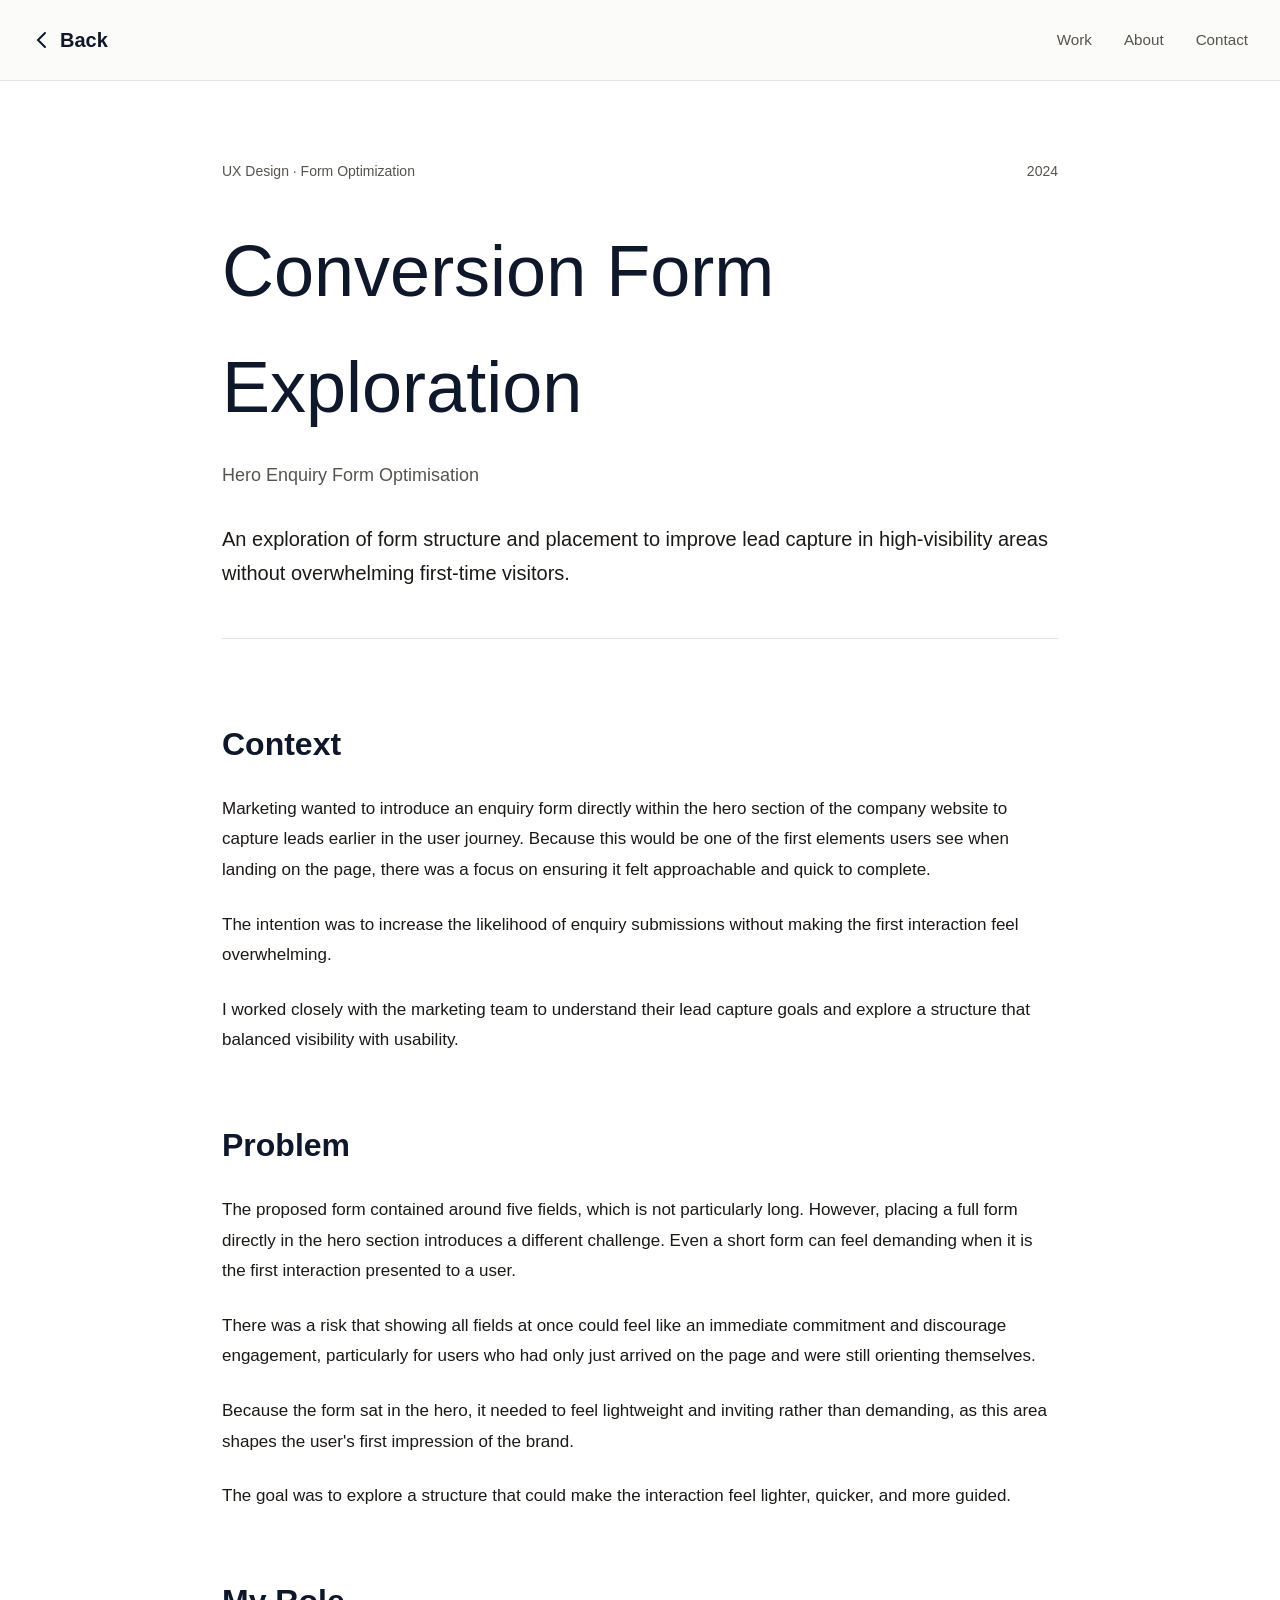
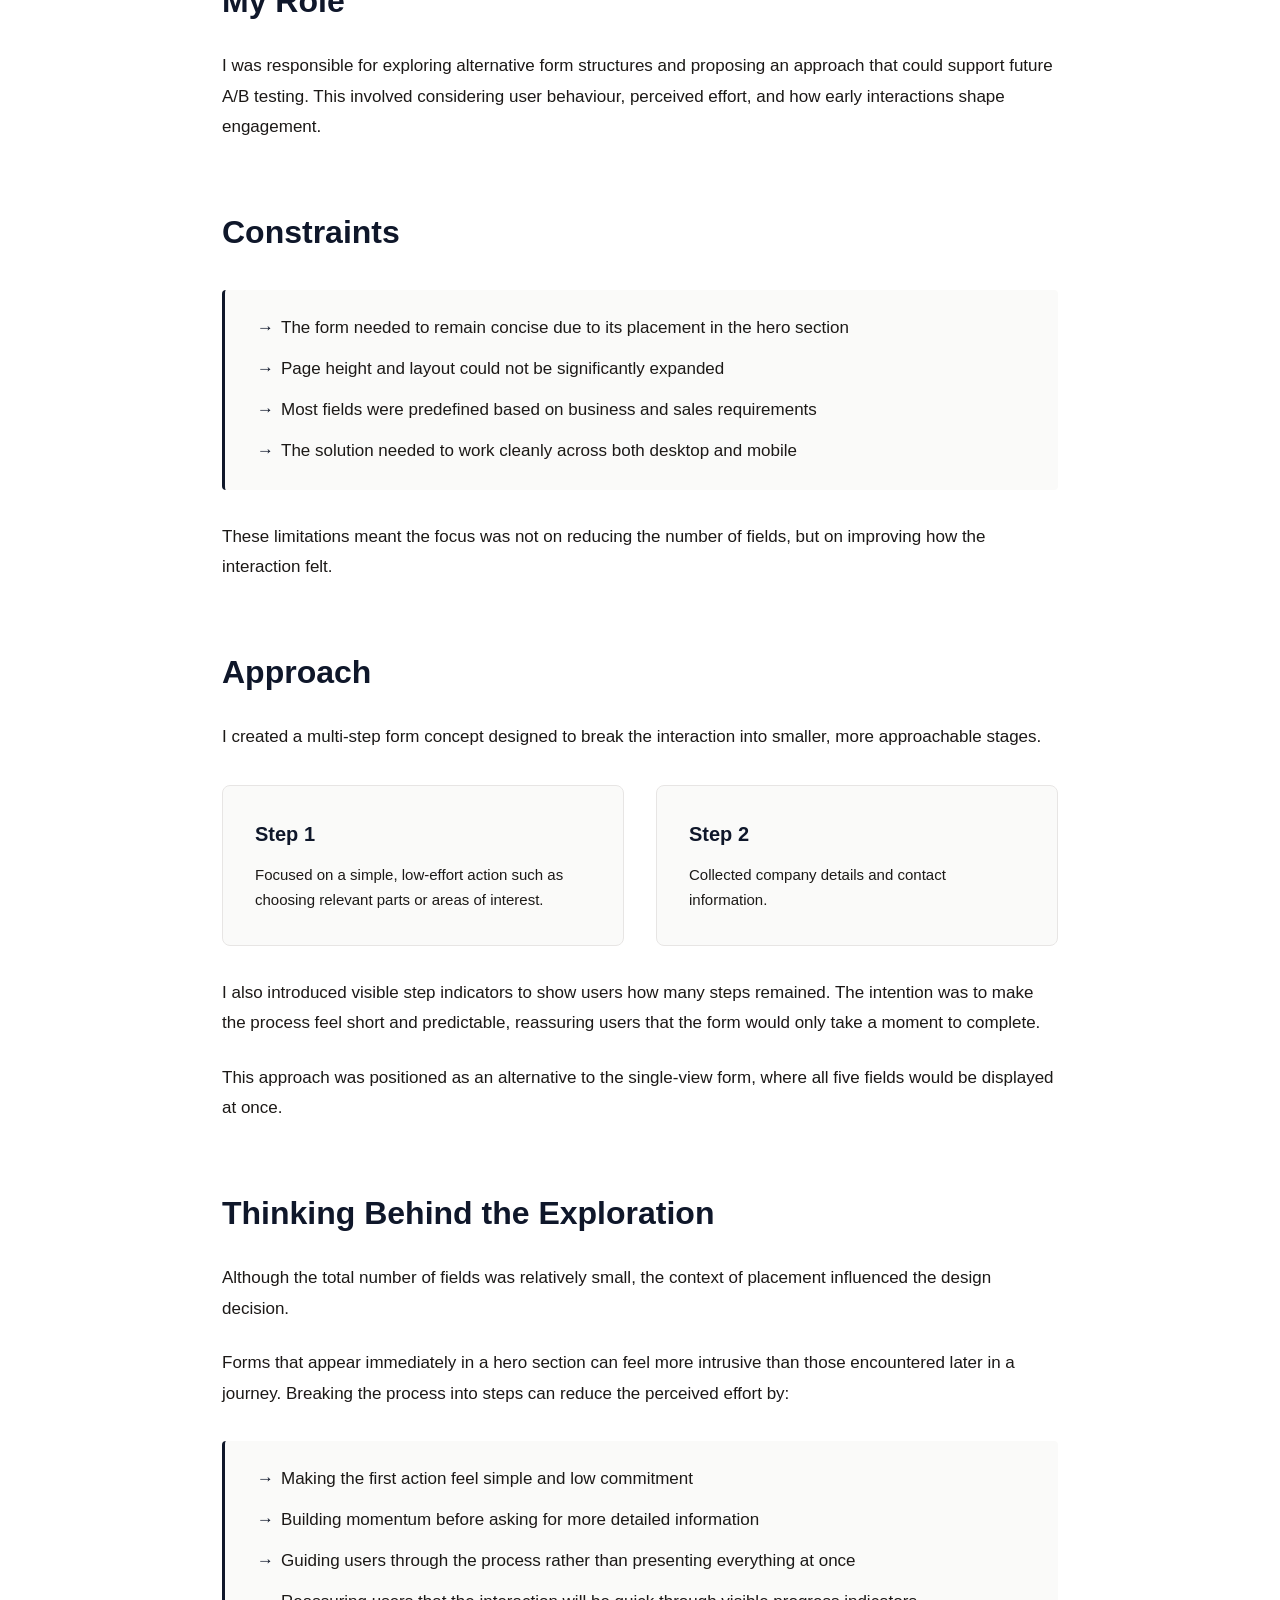
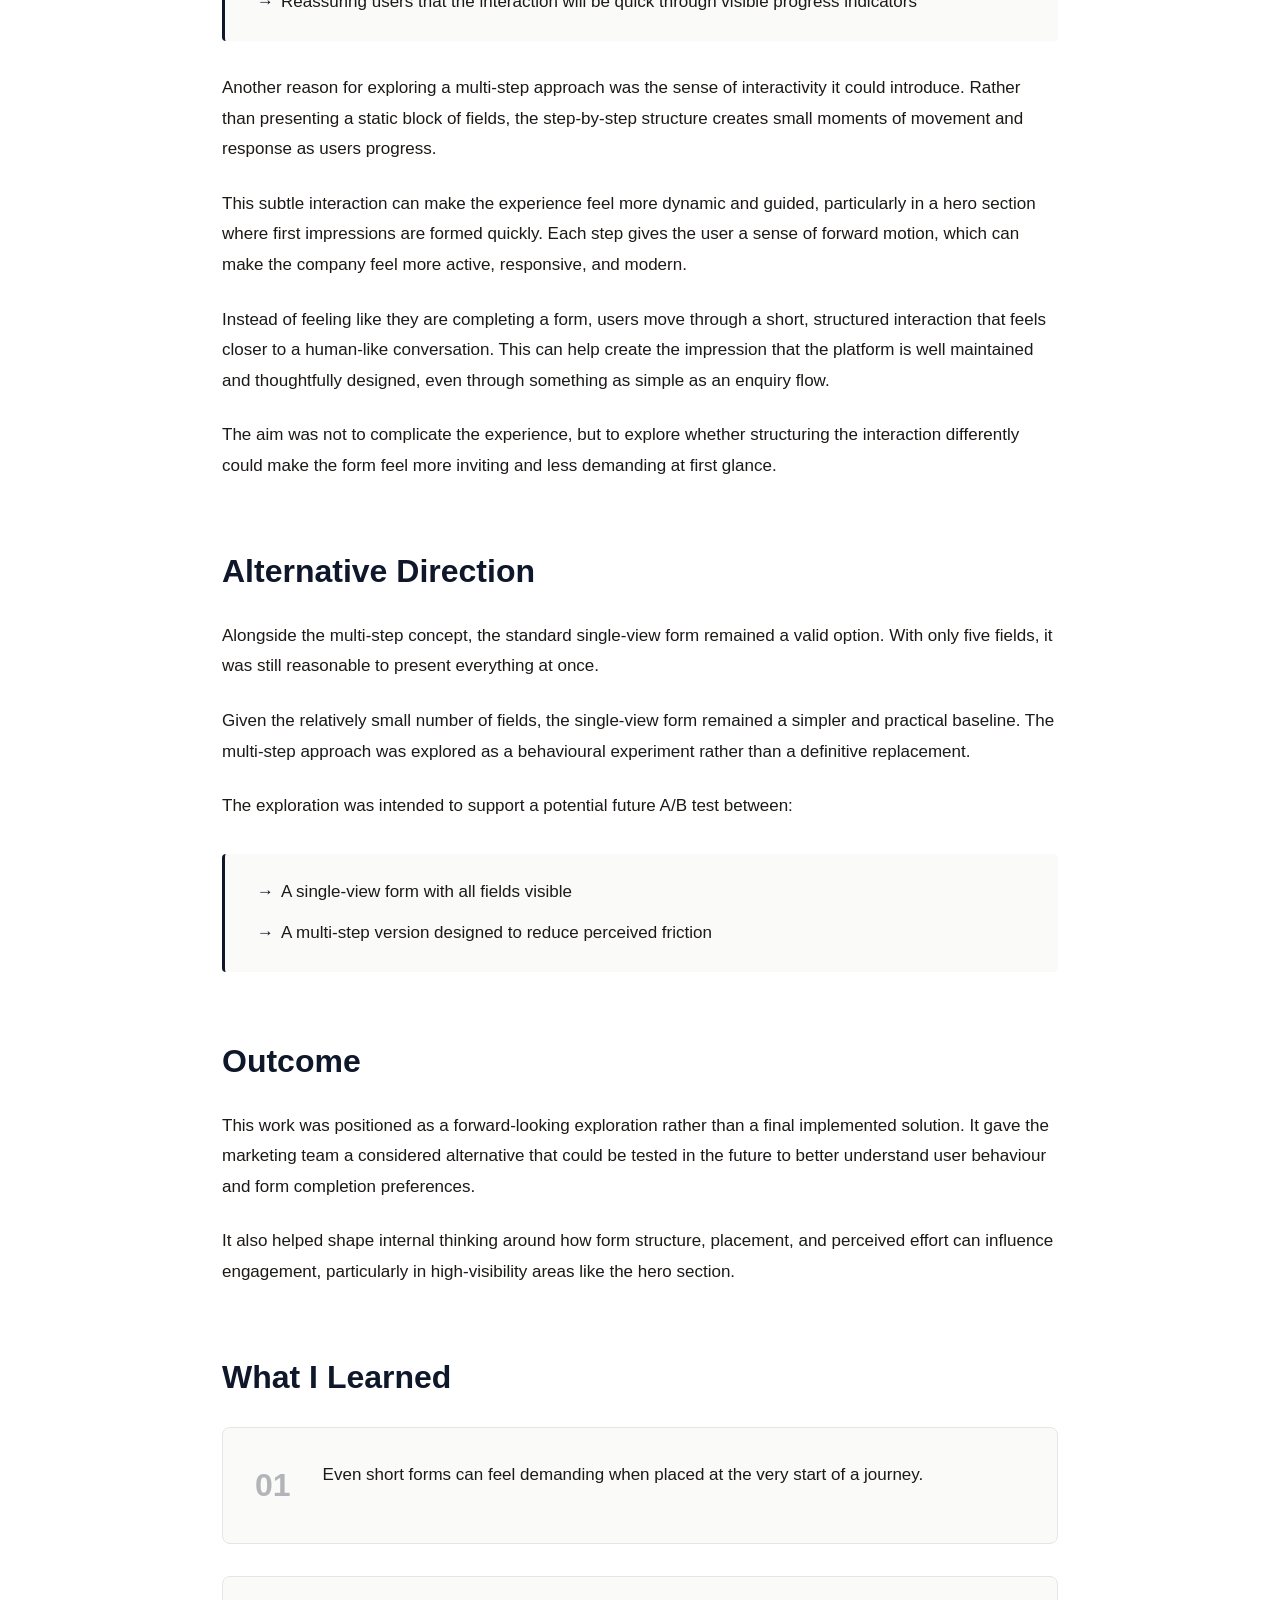
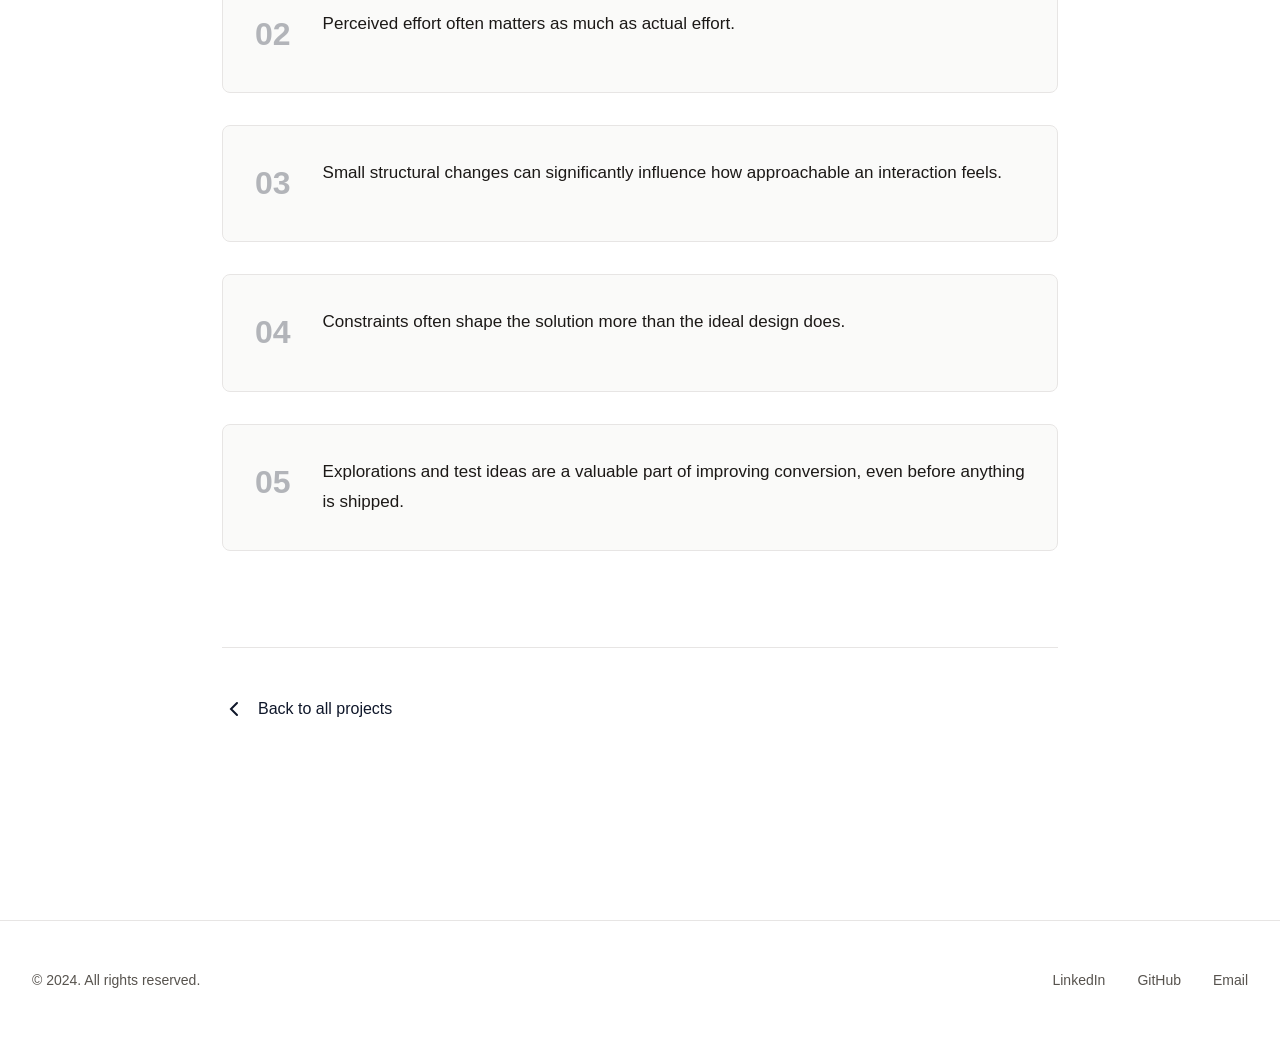
==== conversion-form-exploration.html @ b35e73c8 "feat: updated stb case study" ====
<!DOCTYPE html>
<html lang="en">
<head>
    <meta charset="UTF-8">
    <meta name="viewport" content="width=device-width, initial-scale=1.0">
    <title>Conversion Form Exploration — Case Study</title>
    <link rel="stylesheet" href="styles.css">
    <link rel="preconnect" href="https://fonts.googleapis.com">
    <link rel="preconnect" href="https://fonts.gstatic.com" crossorigin>
    <link href="https://fonts.googleapis.com/css2?family=Crimson+Pro:wght@300;400;600&family=DM+Sans:wght@400;500;700&display=swap" rel="stylesheet">
</head>
<body class="case-study-page">
    <nav class="nav">
        <div class="nav-container">
            <a href="index.html" class="nav-logo">
                <svg width="20" height="20" viewBox="0 0 20 20" fill="none">
                    <path d="M13 3L6 10L13 17" stroke="currentColor" stroke-width="2" stroke-linecap="round"/>
                </svg>
                Back
            </a>
            <div class="nav-links">
                <a href="index.html" class="nav-link">Work</a>
                <a href="#about" class="nav-link">About</a>
                <a href="#contact" class="nav-link">Contact</a>
            </div>
        </div>
    </nav>

    <main class="main case-study-main">
        <article class="case-study-article">
            <header class="case-study-header">
                <div class="case-study-header-meta">
                    <span class="case-study-category">UX Design · Form Optimization</span>
                    <span class="case-study-date">2024</span>
                </div>
                <h1 class="case-study-header-title">Conversion Form Exploration</h1>
                <p class="case-study-header-subtitle">Hero Enquiry Form Optimisation</p>
                <p class="case-study-header-intro">An exploration of form structure and placement to improve lead capture in high-visibility areas without overwhelming first-time visitors.</p>
            </header>

            <section class="case-study-section">
                <h2 class="section-title">Context</h2>
                <p class="section-text">Marketing wanted to introduce an enquiry form directly within the hero section of the company website to capture leads earlier in the user journey. Because this would be one of the first elements users see when landing on the page, there was a focus on ensuring it felt approachable and quick to complete.</p>
                <p class="section-text">The intention was to increase the likelihood of enquiry submissions without making the first interaction feel overwhelming.</p>
                <p class="section-text">I worked closely with the marketing team to understand their lead capture goals and explore a structure that balanced visibility with usability.</p>
            </section>

            <section class="case-study-section">
                <h2 class="section-title">Problem</h2>
                <p class="section-text">The proposed form contained around five fields, which is not particularly long. However, placing a full form directly in the hero section introduces a different challenge. Even a short form can feel demanding when it is the first interaction presented to a user.</p>
                <p class="section-text">There was a risk that showing all fields at once could feel like an immediate commitment and discourage engagement, particularly for users who had only just arrived on the page and were still orienting themselves.</p>
                <p class="section-text">Because the form sat in the hero, it needed to feel lightweight and inviting rather than demanding, as this area shapes the user's first impression of the brand.</p>
                <p class="section-text">The goal was to explore a structure that could make the interaction feel lighter, quicker, and more guided.</p>
            </section>

            <section class="case-study-section">
                <h2 class="section-title">My Role</h2>
                <p class="section-text">I was responsible for exploring alternative form structures and proposing an approach that could support future A/B testing. This involved considering user behaviour, perceived effort, and how early interactions shape engagement.</p>
            </section>

            <section class="case-study-section">
                <h2 class="section-title">Constraints</h2>
                <div class="highlight-box">
                    <ul class="bullet-list">
                        <li>The form needed to remain concise due to its placement in the hero section</li>
                        <li>Page height and layout could not be significantly expanded</li>
                        <li>Most fields were predefined based on business and sales requirements</li>
                        <li>The solution needed to work cleanly across both desktop and mobile</li>
                    </ul>
                </div>
                <p class="section-text">These limitations meant the focus was not on reducing the number of fields, but on improving how the interaction felt.</p>
            </section>

            <section class="case-study-section">
                <h2 class="section-title">Approach</h2>
                <p class="section-text">I created a multi-step form concept designed to break the interaction into smaller, more approachable stages.</p>
                <div class="info-grid">
                    <div class="info-card">
                        <h3 class="info-card-title">Step 1</h3>
                        <p class="info-card-text">Focused on a simple, low-effort action such as choosing relevant parts or areas of interest.</p>
                    </div>
                    <div class="info-card">
                        <h3 class="info-card-title">Step 2</h3>
                        <p class="info-card-text">Collected company details and contact information.</p>
                    </div>
                </div>
                <p class="section-text">I also introduced visible step indicators to show users how many steps remained. The intention was to make the process feel short and predictable, reassuring users that the form would only take a moment to complete.</p>
                <p class="section-text">This approach was positioned as an alternative to the single-view form, where all five fields would be displayed at once.</p>
            </section>

            <section class="case-study-section">
                <h2 class="section-title">Thinking Behind the Exploration</h2>
                <p class="section-text">Although the total number of fields was relatively small, the context of placement influenced the design decision.</p>
                <p class="section-text">Forms that appear immediately in a hero section can feel more intrusive than those encountered later in a journey. Breaking the process into steps can reduce the perceived effort by:</p>
                <div class="highlight-box">
                    <ul class="bullet-list">
                        <li>Making the first action feel simple and low commitment</li>
                        <li>Building momentum before asking for more detailed information</li>
                        <li>Guiding users through the process rather than presenting everything at once</li>
                        <li>Reassuring users that the interaction will be quick through visible progress indicators</li>
                    </ul>
                </div>
                <p class="section-text">Another reason for exploring a multi-step approach was the sense of interactivity it could introduce. Rather than presenting a static block of fields, the step-by-step structure creates small moments of movement and response as users progress.</p>
                <p class="section-text">This subtle interaction can make the experience feel more dynamic and guided, particularly in a hero section where first impressions are formed quickly. Each step gives the user a sense of forward motion, which can make the company feel more active, responsive, and modern.</p>
                <p class="section-text">Instead of feeling like they are completing a form, users move through a short, structured interaction that feels closer to a human-like conversation. This can help create the impression that the platform is well maintained and thoughtfully designed, even through something as simple as an enquiry flow.</p>
                <p class="section-text">The aim was not to complicate the experience, but to explore whether structuring the interaction differently could make the form feel more inviting and less demanding at first glance.</p>
            </section>

            <section class="case-study-section">
                <h2 class="section-title">Alternative Direction</h2>
                <p class="section-text">Alongside the multi-step concept, the standard single-view form remained a valid option. With only five fields, it was still reasonable to present everything at once.</p>
                <p class="section-text">Given the relatively small number of fields, the single-view form remained a simpler and practical baseline. The multi-step approach was explored as a behavioural experiment rather than a definitive replacement.</p>
                <p class="section-text">The exploration was intended to support a potential future A/B test between:</p>
                <div class="highlight-box">
                    <ul class="bullet-list">
                        <li>A single-view form with all fields visible</li>
                        <li>A multi-step version designed to reduce perceived friction</li>
                    </ul>
                </div>
            </section>

            <section class="case-study-section">
                <h2 class="section-title">Outcome</h2>
                <p class="section-text">This work was positioned as a forward-looking exploration rather than a final implemented solution. It gave the marketing team a considered alternative that could be tested in the future to better understand user behaviour and form completion preferences.</p>
                <p class="section-text">It also helped shape internal thinking around how form structure, placement, and perceived effort can influence engagement, particularly in high-visibility areas like the hero section.</p>
            </section>

            <section class="case-study-section">
                <h2 class="section-title">What I Learned</h2>
                <div class="learnings-list">
                    <div class="learning-item">
                        <span class="learning-number">01</span>
                        <p class="learning-text">Even short forms can feel demanding when placed at the very start of a journey.</p>
                    </div>
                    <div class="learning-item">
                        <span class="learning-number">02</span>
                        <p class="learning-text">Perceived effort often matters as much as actual effort.</p>
                    </div>
                    <div class="learning-item">
                        <span class="learning-number">03</span>
                        <p class="learning-text">Small structural changes can significantly influence how approachable an interaction feels.</p>
                    </div>
                    <div class="learning-item">
                        <span class="learning-number">04</span>
                        <p class="learning-text">Constraints often shape the solution more than the ideal design does.</p>
                    </div>
                    <div class="learning-item">
                        <span class="learning-number">05</span>
                        <p class="learning-text">Explorations and test ideas are a valuable part of improving conversion, even before anything is shipped.</p>
                    </div>
                </div>
            </section>

            <footer class="case-study-footer">
                <a href="index.html" class="back-link">
                    <svg width="24" height="24" viewBox="0 0 24 24" fill="none">
                        <path d="M15 6L9 12L15 18" stroke="currentColor" stroke-width="2" stroke-linecap="round"/>
                    </svg>
                    Back to all projects
                </a>
            </footer>
        </article>
    </main>

    <footer class="footer">
        <div class="footer-content">
            <p>&copy; 2024. All rights reserved.</p>
            <div class="footer-links">
                <a href="#" class="footer-link">LinkedIn</a>
                <a href="#" class="footer-link">GitHub</a>
                <a href="#" class="footer-link">Email</a>
            </div>
        </div>
    </footer>

    <script src="script.js"></script>
</body>
</html>
---- styles.css ----
@charset "UTF-8";
:root {
  --color-bg: #fafaf9;
  --color-text: #1c1917;
  --color-text-light: #57534e;
  --color-accent: #0f172a;
  --color-accent-light: #334155;
  --color-border: #e7e5e4;
  --color-card-bg: #ffffff;
  --font-display: "Crimson Pro", serif;
  --font-body: "DM Sans", sans-serif;
  --transition: all 0.3s cubic-bezier(0.4, 0, 0.2, 1);
}

* {
  margin: 0;
  padding: 0;
  box-sizing: border-box;
  font-family: arial !important;
}

html {
  scroll-behavior: smooth;
}

body {
  font-family: var(--font-body);
  background-color: var(--color-bg);
  color: var(--color-text);
  line-height: 1.6;
  -webkit-font-smoothing: antialiased;
  -moz-osx-font-smoothing: grayscale;
}

.nav {
  position: fixed;
  top: 0;
  left: 0;
  right: 0;
  background-color: rgba(250, 250, 249, 0.8);
  -webkit-backdrop-filter: blur(12px);
          backdrop-filter: blur(12px);
  border-bottom: 1px solid var(--color-border);
  z-index: 1000;
  -webkit-animation: slideDown 0.6s ease-out;
          animation: slideDown 0.6s ease-out;
}
@-webkit-keyframes slideDown {
  from {
    transform: translateY(-100%);
    opacity: 0;
  }
  to {
    transform: translateY(0);
    opacity: 1;
  }
}
@keyframes slideDown {
  from {
    transform: translateY(-100%);
    opacity: 0;
  }
  to {
    transform: translateY(0);
    opacity: 1;
  }
}

.nav-container {
  max-width: 1400px;
  margin: 0 auto;
  padding: 1.5rem 2rem;
  display: flex;
  justify-content: space-between;
  align-items: center;
}

.nav-logo {
  font-family: var(--font-display);
  font-size: 1.25rem;
  font-weight: 600;
  color: var(--color-accent);
  text-decoration: none;
  display: flex;
  align-items: center;
  gap: 0.5rem;
  transition: var(--transition);
}
.nav-logo:hover {
  opacity: 0.7;
}
.nav-logo svg {
  transition: var(--transition);
}
.nav-logo:hover svg {
  transform: translateX(-3px);
}

.nav-links {
  display: flex;
  gap: 2rem;
}

.nav-link {
  font-size: 0.95rem;
  color: var(--color-text-light);
  text-decoration: none;
  transition: var(--transition);
  position: relative;
}
.nav-link:after {
  content: "";
  position: absolute;
  bottom: -4px;
  left: 0;
  width: 0;
  height: 1px;
  background-color: var(--color-accent);
  transition: var(--transition);
}
.nav-link:hover, .nav-link.active {
  color: var(--color-accent);
}
.nav-link:hover:after, .nav-link.active:after {
  width: 100%;
}

.main {
  max-width: 1400px;
  margin: 0 auto;
  padding: 0 2rem;
  padding-top: 6rem;
  margin-top: 50px;
}

.hero {
  padding: 6rem 0 8rem;
  -webkit-animation: fadeInUp 0.8s ease-out 0.2s both;
          animation: fadeInUp 0.8s ease-out 0.2s both;
}
@-webkit-keyframes fadeInUp {
  from {
    transform: translateY(30px);
    opacity: 0;
  }
  to {
    transform: translateY(0);
    opacity: 1;
  }
}
@keyframes fadeInUp {
  from {
    transform: translateY(30px);
    opacity: 0;
  }
  to {
    transform: translateY(0);
    opacity: 1;
  }
}

.hero-content {
  max-width: 900px;
}

.hero-title {
  font-family: var(--font-display);
  font-size: clamp(3rem, 7vw, 5.5rem);
  font-weight: 400;
  line-height: 1.1;
  color: var(--color-accent);
  margin-bottom: 2rem;
}

.hero-title-line {
  display: block;
  -webkit-animation: fadeInUp 0.8s ease-out both;
          animation: fadeInUp 0.8s ease-out both;
}
.hero-title-line:nth-child(1) {
  -webkit-animation-delay: 0.3s;
          animation-delay: 0.3s;
}
.hero-title-line:nth-child(2) {
  -webkit-animation-delay: 0.4s;
          animation-delay: 0.4s;
}
.hero-title-line:nth-child(3) {
  -webkit-animation-delay: 0.5s;
          animation-delay: 0.5s;
}

.hero-subtitle {
  font-size: 1.25rem;
  color: var(--color-text-light);
  max-width: 600px;
  -webkit-animation: fadeInUp 0.8s ease-out 0.6s both;
          animation: fadeInUp 0.8s ease-out 0.6s both;
}

.case-studies {
  padding-bottom: 6rem;
}

.case-study-card {
  margin-bottom: 6rem;
  opacity: 0;
  -webkit-animation: fadeInUp 0.8s ease-out both;
          animation: fadeInUp 0.8s ease-out both;
}
.case-study-card[data-index="0"] {
  -webkit-animation-delay: 0.7s;
          animation-delay: 0.7s;
}
.case-study-card[data-index="1"] {
  -webkit-animation-delay: 0.9s;
          animation-delay: 0.9s;
}
.case-study-card.coming-soon {
  opacity: 0.5;
}

.case-study-link {
  display: grid;
  grid-template-columns: 1fr 1.2fr;
  gap: 4rem;
  text-decoration: none;
  color: inherit;
  transition: var(--transition);
}
.case-study-link:hover .case-study-image-placeholder {
  transform: scale(1.05);
}
.case-study-link:hover .case-study-cta svg {
  transform: translateX(5px);
}

.case-study-image {
  position: relative;
  border-radius: 12px;
  overflow: hidden;
  background-color: var(--color-card-bg);
  border: 1px solid var(--color-border);
  aspect-ratio: 4/3;
}
.case-study-image img {
  -o-object-fit: cover;
     object-fit: cover;
  width: 100%;
  height: 100%;
}

.case-study-image-placeholder {
  width: 100%;
  height: 100%;
  display: flex;
  align-items: center;
  justify-content: center;
  color: var(--color-text-light);
  transition: var(--transition);
}

.case-study-content {
  display: flex;
  flex-direction: column;
  justify-content: center;
}

.case-study-meta {
  display: flex;
  justify-content: space-between;
  align-items: center;
  margin-bottom: 1rem;
  font-size: 0.875rem;
  color: var(--color-text-light);
}

.case-study-role {
  font-weight: 500;
}

.case-study-year {
  font-family: var(--font-display);
}

.case-study-title {
  font-family: var(--font-display);
  font-size: 3rem;
  font-weight: 400;
  margin-bottom: 1.5rem;
  color: var(--color-accent);
}

.case-study-description {
  font-size: 1.125rem;
  color: var(--color-text);
  margin-bottom: 2rem;
  line-height: 1.7;
}

.case-study-stats {
  display: grid;
  grid-template-columns: repeat(3, 1fr);
  gap: 2rem;
  margin-bottom: 2rem;
  padding: 2rem 0;
  border-top: 1px solid var(--color-border);
  border-bottom: 1px solid var(--color-border);
}

.stat {
  display: flex;
  flex-direction: column;
}

.stat-value {
  font-family: var(--font-display);
  font-size: 2rem;
  font-weight: 600;
  color: var(--color-accent);
  margin-bottom: 0.25rem;
}

.stat-label {
  font-size: 0.875rem;
  color: var(--color-text-light);
}

.case-study-cta {
  display: inline-flex;
  align-items: center;
  gap: 0.5rem;
  font-weight: 500;
  color: var(--color-accent);
  margin-top: 1rem;
}
.case-study-cta svg {
  transition: var(--transition);
}

.case-study-page {
  background-color: #ffffff;
}

.case-study-main {
  max-width: 900px;
  margin: 0 auto;
}

.case-study-article {
  padding: 4rem 0 6rem;
}

.case-study-header {
  margin-bottom: 5rem;
  padding-bottom: 3rem;
  border-bottom: 1px solid var(--color-border);
  -webkit-animation: fadeInUp 0.8s ease-out 0.2s both;
          animation: fadeInUp 0.8s ease-out 0.2s both;
}

.case-study-header-meta {
  display: flex;
  justify-content: space-between;
  align-items: center;
  margin-bottom: 2rem;
  font-size: 0.875rem;
  color: var(--color-text-light);
}

.case-study-category {
  font-weight: 500;
}

.case-study-date {
  font-family: var(--font-display);
}

.case-study-header-title {
  font-family: var(--font-display);
  font-size: clamp(3rem, 6vw, 4.5rem);
  font-weight: 400;
  margin-bottom: 1rem;
  color: var(--color-accent);
}

.case-study-header-subtitle {
  font-size: 1.125rem;
  color: var(--color-text-light);
  margin-bottom: 2rem;
}

.case-study-header-intro {
  font-size: 1.25rem;
  line-height: 1.7;
  color: var(--color-text);
}

.case-study-section {
  margin-bottom: 4rem;
  opacity: 0;
  -webkit-animation: fadeInUp 0.8s ease-out both;
          animation: fadeInUp 0.8s ease-out both;
}
.case-study-section:nth-child(1) {
  -webkit-animation-delay: 0.3s;
          animation-delay: 0.3s;
}
.case-study-section:nth-child(2) {
  -webkit-animation-delay: 0.4s;
          animation-delay: 0.4s;
}
.case-study-section:nth-child(3) {
  -webkit-animation-delay: 0.5s;
          animation-delay: 0.5s;
}
.case-study-section:nth-child(4) {
  -webkit-animation-delay: 0.6s;
          animation-delay: 0.6s;
}
.case-study-section:nth-child(5) {
  -webkit-animation-delay: 0.7s;
          animation-delay: 0.7s;
}
.case-study-section:nth-child(n+6) {
  -webkit-animation-delay: 0.8s;
          animation-delay: 0.8s;
}

.section-title {
  font-family: var(--font-display);
  font-size: 2rem;
  font-weight: 600;
  margin-bottom: 1.5rem;
  color: var(--color-accent);
}

.section-text {
  font-size: 1.0625rem;
  line-height: 1.8;
  color: var(--color-text);
  margin-bottom: 1.5rem;
}
.section-text:last-child {
  margin-bottom: 0;
}

.stats-grid {
  display: grid;
  grid-template-columns: repeat(auto-fit, minmax(200px, 1fr));
  gap: 2rem;
}

.stat-card {
  background-color: var(--color-bg);
  border: 1px solid var(--color-border);
  border-radius: 8px;
  padding: 2rem;
  display: flex;
  flex-direction: column;
  align-items: center;
  text-align: center;
  transition: var(--transition);
}
.stat-card:hover {
  transform: translateY(-2px);
  box-shadow: 0 4px 12px rgba(0, 0, 0, 0.05);
}

.stat-card-value {
  font-family: var(--font-display);
  font-size: 3rem;
  font-weight: 600;
  color: var(--color-accent);
  margin-bottom: 0.5rem;
}

.stat-card-label {
  font-size: 0.875rem;
  color: var(--color-text-light);
  line-height: 1.4;
}

.role-grid {
  display: grid;
  grid-template-columns: repeat(auto-fit, minmax(200px, 1fr));
  gap: 1rem;
}

.role-item {
  background-color: var(--color-bg);
  border: 1px solid var(--color-border);
  border-radius: 6px;
  padding: 1rem 1.5rem;
  font-size: 0.9375rem;
  color: var(--color-text);
  text-align: center;
  transition: var(--transition);
}
.role-item:hover {
  background-color: var(--color-accent);
  color: #ffffff;
  border-color: var(--color-accent);
}

.highlight-box {
  background-color: var(--color-bg);
  border-left: 3px solid var(--color-accent);
  border-radius: 4px;
  padding: 1.5rem 2rem;
  margin: 2rem 0;
}

.bullet-list {
  list-style: none;
  padding: 0;
}
.bullet-list li {
  position: relative;
  padding-left: 1.5rem;
  margin-bottom: 0.75rem;
  font-size: 1.0625rem;
  line-height: 1.7;
  color: var(--color-text);
}
.bullet-list li:before {
  content: "→";
  position: absolute;
  left: 0;
  color: var(--color-accent);
  font-weight: 600;
}
.bullet-list li:last-child {
  margin-bottom: 0;
}

.info-grid {
  display: grid;
  grid-template-columns: repeat(auto-fit, minmax(250px, 1fr));
  gap: 2rem;
  margin: 2rem 0;
}

.info-card {
  background-color: var(--color-bg);
  border: 1px solid var(--color-border);
  border-radius: 8px;
  padding: 2rem;
  transition: var(--transition);
}
.info-card:hover {
  box-shadow: 0 4px 12px rgba(0, 0, 0, 0.05);
}

.info-card-title {
  font-family: var(--font-display);
  font-size: 1.25rem;
  font-weight: 600;
  margin-bottom: 0.75rem;
  color: var(--color-accent);
}

.info-card-text {
  font-size: 0.9375rem;
  line-height: 1.7;
  color: var(--color-text);
}

.learnings-list {
  display: flex;
  flex-direction: column;
  gap: 2rem;
}

.learning-item {
  display: grid;
  grid-template-columns: auto 1fr;
  gap: 2rem;
  padding: 2rem;
  background-color: var(--color-bg);
  border: 1px solid var(--color-border);
  border-radius: 8px;
  transition: var(--transition);
}
.learning-item:hover {
  box-shadow: 0 4px 12px rgba(0, 0, 0, 0.05);
}

.learning-number {
  font-family: var(--font-display);
  font-size: 2rem;
  font-weight: 600;
  color: var(--color-accent);
  opacity: 0.3;
}

.learning-text {
  font-size: 1.0625rem;
  line-height: 1.8;
  color: var(--color-text);
}

.case-study-footer {
  margin-top: 6rem;
  padding-top: 3rem;
  border-top: 1px solid var(--color-border);
}

.back-link {
  display: inline-flex;
  align-items: center;
  gap: 0.75rem;
  font-size: 1rem;
  font-weight: 500;
  color: var(--color-accent);
  text-decoration: none;
  transition: var(--transition);
}
.back-link svg {
  transition: var(--transition);
}
.back-link:hover {
  opacity: 0.7;
}
.back-link:hover svg {
  transform: translateX(-3px);
}

.footer {
  border-top: 1px solid var(--color-border);
  padding: 3rem 0;
  margin-top: 6rem;
}

.footer-content {
  max-width: 1400px;
  margin: 0 auto;
  padding: 0 2rem;
  display: flex;
  justify-content: space-between;
  align-items: center;
  font-size: 0.875rem;
  color: var(--color-text-light);
}

.footer-links {
  display: flex;
  gap: 2rem;
}

.footer-link {
  color: var(--color-text-light);
  text-decoration: none;
  transition: var(--transition);
}
.footer-link:hover {
  color: var(--color-accent);
}

@media (max-width: 1024px) {
  .nav-container {
    padding: 1.25rem 1.5rem;
  }
  .main {
    padding: 0 1.5rem;
    padding-top: 5rem;
  }
  .hero {
    padding: 4rem 0 6rem;
  }
  .case-study-link {
    grid-template-columns: 1fr;
    gap: 2rem;
  }
  .case-study-stats {
    grid-template-columns: repeat(auto-fit, minmax(120px, 1fr));
    gap: 1.5rem;
  }
  .learning-item {
    grid-template-columns: 1fr;
    gap: 1rem;
  }
}
@media (max-width: 768px) {
  .nav-container {
    padding: 1rem 1rem;
  }
  .nav-links {
    gap: 1.5rem;
  }
  .nav-link {
    font-size: 0.875rem;
  }
  .main {
    padding: 0 1rem;
    padding-top: 4.5rem;
  }
  .hero {
    padding: 3rem 0 4rem;
  }
  .hero-title {
    margin-bottom: 1.5rem;
  }
  .hero-subtitle {
    font-size: 1.125rem;
  }
  .case-study-card {
    margin-bottom: 4rem;
  }
  .case-study-title {
    font-size: 2rem;
  }
  .case-study-description {
    font-size: 1rem;
  }
  .case-study-stats {
    padding: 1.5rem 0;
  }
  .stat-value {
    font-size: 1.5rem;
  }
  .case-study-header-title {
    margin-bottom: 1rem;
  }
  .section-title {
    font-size: 1.75rem;
  }
  .stats-grid,
.info-grid {
    grid-template-columns: 1fr;
    gap: 1rem;
  }
  .footer-content {
    flex-direction: column;
    gap: 1.5rem;
    text-align: center;
  }
}/*# sourceMappingURL=styles.css.map */
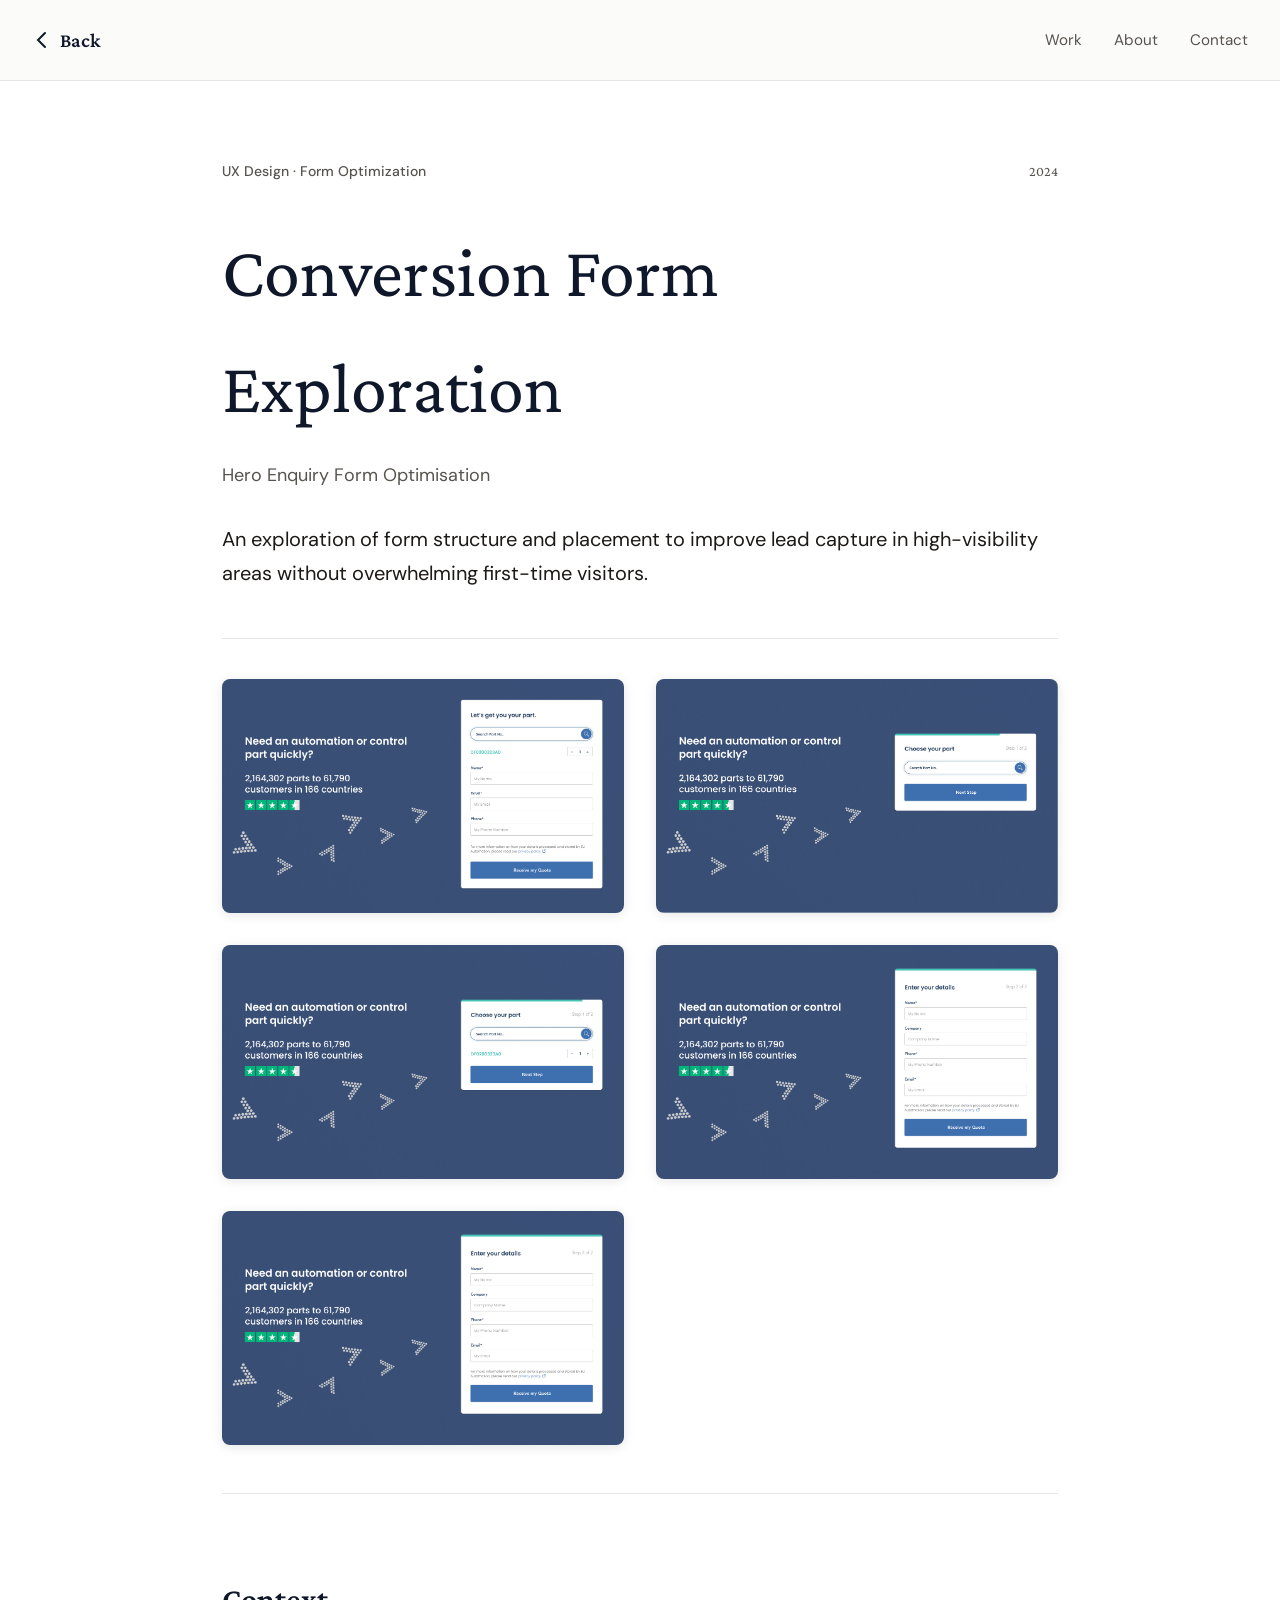
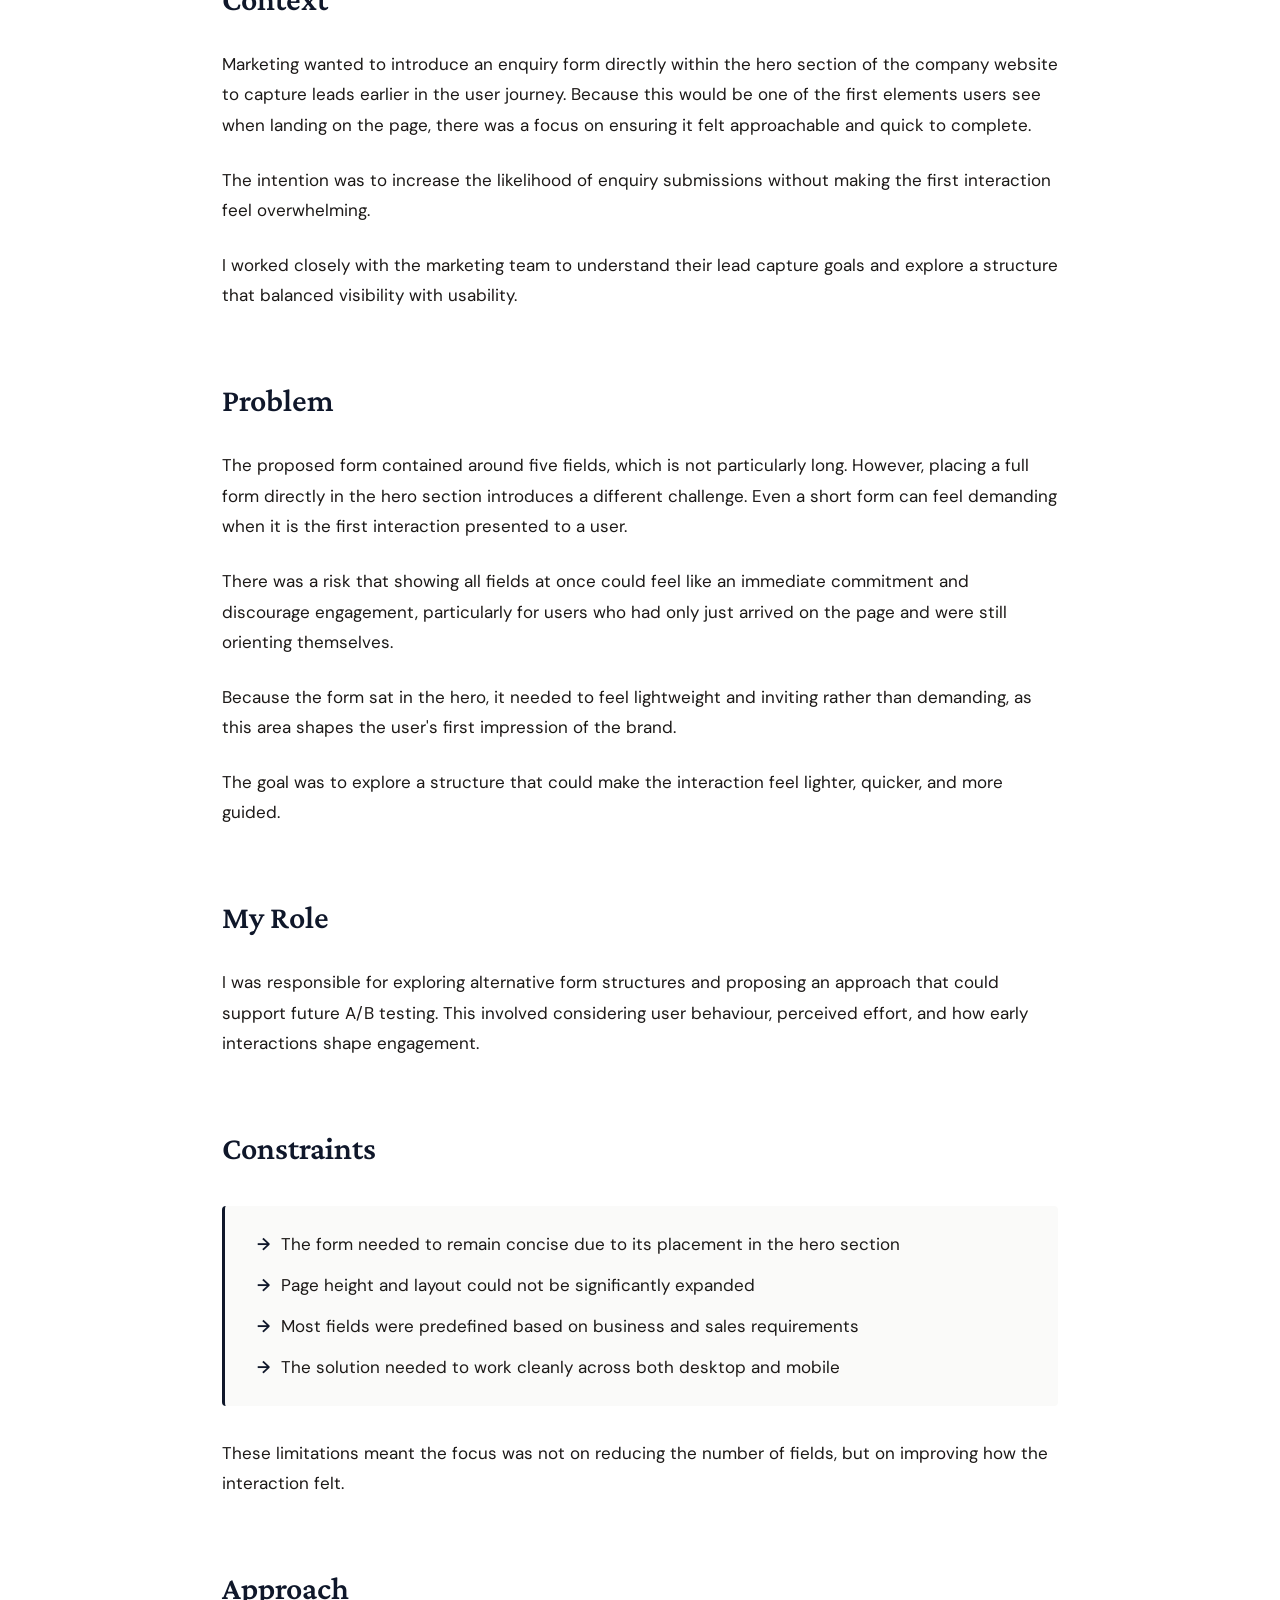
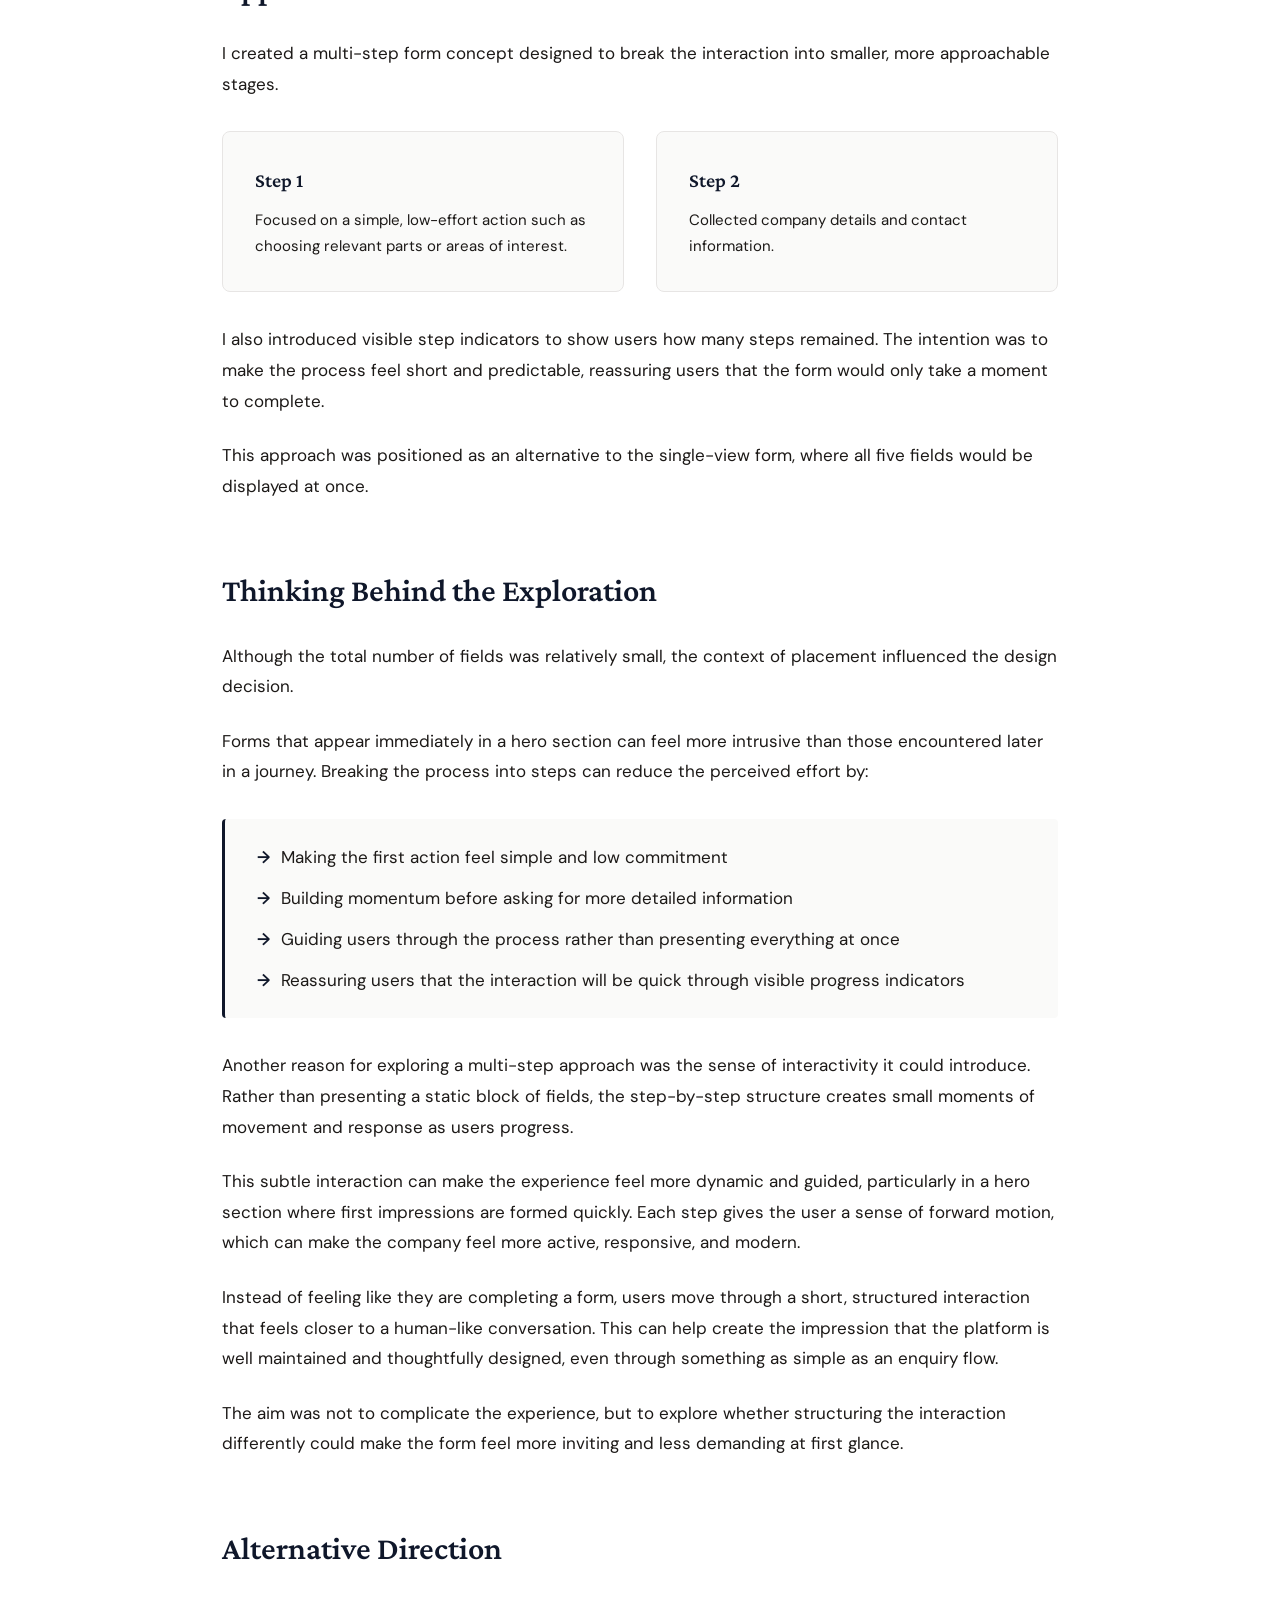
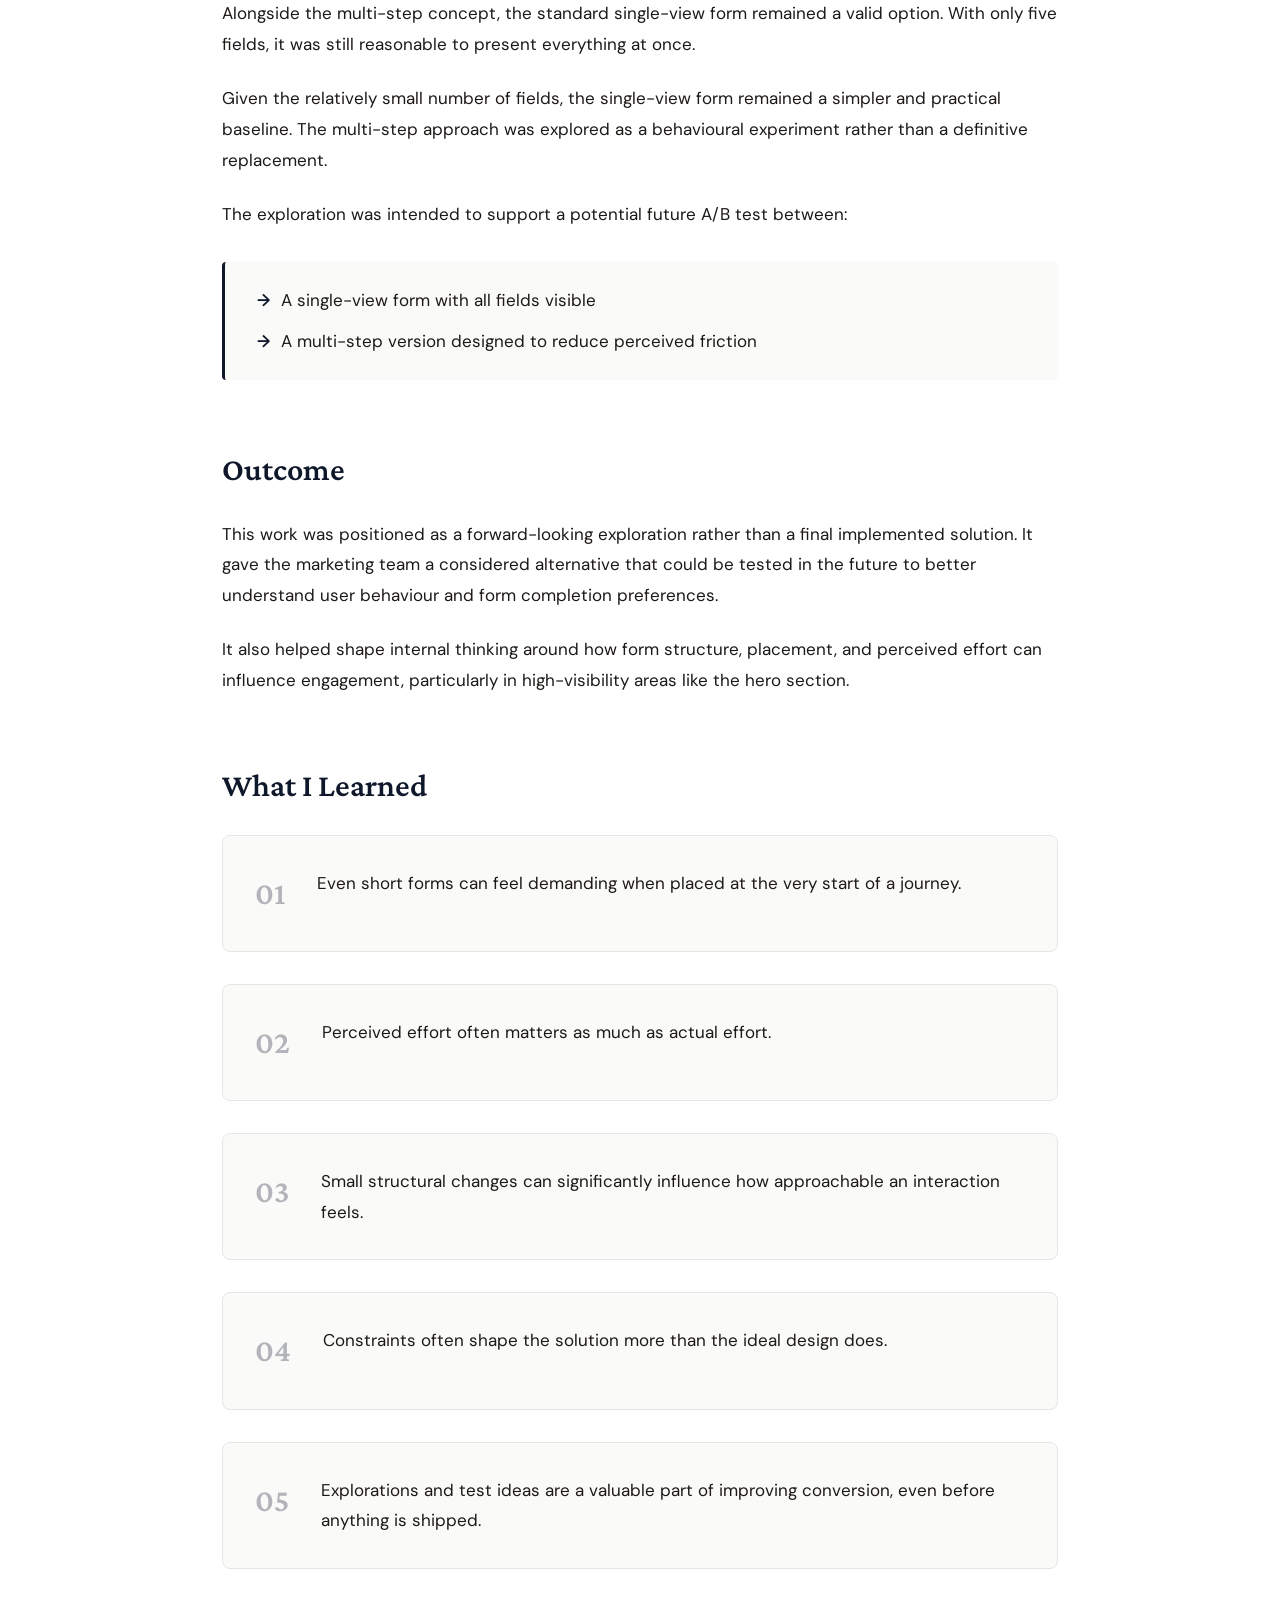
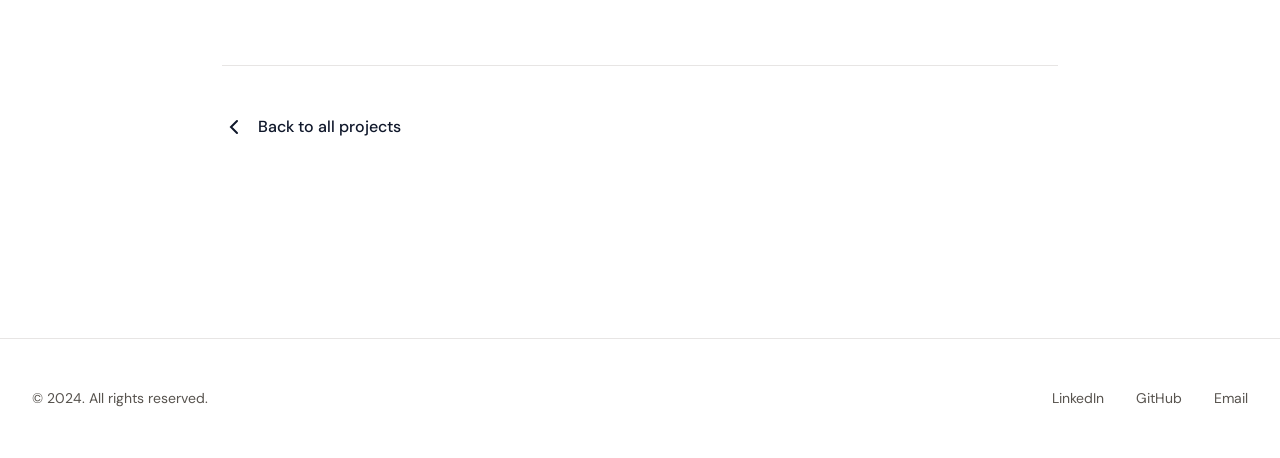
==== commit b24d768b: "feat: screenshots added to form conversion page" ====
--- a/conversion-form-exploration.html
+++ b/conversion-form-exploration.html
@@ -36,6 +36,30 @@
                 <h1 class="case-study-header-title">Conversion Form Exploration</h1>
                 <p class="case-study-header-subtitle">Hero Enquiry Form Optimisation</p>
                 <p class="case-study-header-intro">An exploration of form structure and placement to improve lead capture in high-visibility areas without overwhelming first-time visitors.</p>
+                
+                <div class="product-screenshots-landscape">
+                    <div class="screenshot-item-landscape" onclick="openScreenshotModal(this)">
+                        <img src="form-1.png" alt="Form Exploration Screenshot 1" class="screenshot-img-landscape">
+                    </div>
+                    <div class="screenshot-item-landscape" onclick="openScreenshotModal(this)">
+                        <img src="form-2.png" alt="Form Exploration Screenshot 2" class="screenshot-img-landscape">
+                    </div>
+                    <div class="screenshot-item-landscape" onclick="openScreenshotModal(this)">
+                        <img src="form-3.png" alt="Form Exploration Screenshot 3" class="screenshot-img-landscape">
+                    </div>
+                    <div class="screenshot-item-landscape" onclick="openScreenshotModal(this)">
+                        <img src="form-4.png" alt="Form Exploration Screenshot 4" class="screenshot-img-landscape">
+                    </div>
+                    <div class="screenshot-item-landscape" onclick="openScreenshotModal(this)">
+                        <img src="form-4.png" alt="Form Exploration Screenshot 4" class="screenshot-img-landscape">
+                    </div>
+                </div>
+
+                <!-- Screenshot Modal -->
+                <div class="screenshot-modal" id="screenshotModal" onclick="closeScreenshotModal()">
+                    <button class="screenshot-modal-close" onclick="closeScreenshotModal()">&times;</button>
+                    <img src="" alt="Screenshot enlarged" class="screenshot-modal-content" id="modalImage" onclick="event.stopPropagation()">
+                </div>
             </header>
 
             <section class="case-study-section">
--- a/styles.css
+++ b/styles.css
@@ -16,7 +16,6 @@
   margin: 0;
   padding: 0;
   box-sizing: border-box;
-  font-family: arial !important;
 }
 
 html {
@@ -130,7 +129,6 @@
   margin: 0 auto;
   padding: 0 2rem;
   padding-top: 6rem;
-  margin-top: 50px;
 }
 
 .hero {
@@ -242,12 +240,6 @@
   background-color: var(--color-card-bg);
   border: 1px solid var(--color-border);
   aspect-ratio: 4/3;
-}
-.case-study-image img {
-  -o-object-fit: cover;
-     object-fit: cover;
-  width: 100%;
-  height: 100%;
 }
 
 .case-study-image-placeholder {
@@ -396,6 +388,149 @@
   color: var(--color-text);
 }
 
+.product-screenshots {
+  display: flex;
+  gap: 1.5rem;
+  margin-top: 3rem;
+  padding-top: 2.5rem;
+  border-top: 1px solid var(--color-border);
+  justify-content: center;
+  flex-wrap: wrap;
+}
+
+.screenshot-item {
+  flex: 0 0 auto;
+  cursor: pointer;
+}
+
+.screenshot-img {
+  width: 160px;
+  height: auto;
+  border-radius: 8px;
+  box-shadow: 0 2px 8px rgba(0, 0, 0, 0.08);
+  transition: var(--transition);
+}
+.screenshot-img:hover {
+  transform: translateY(-3px);
+  box-shadow: 0 4px 16px rgba(0, 0, 0, 0.12);
+}
+
+.product-screenshots-landscape {
+  display: grid;
+  grid-template-columns: repeat(2, 1fr);
+  gap: 2rem;
+  margin-top: 3rem;
+  padding-top: 2.5rem;
+  border-top: 1px solid var(--color-border);
+}
+
+.screenshot-item-landscape {
+  cursor: pointer;
+  display: flex;
+  justify-content: center;
+}
+
+.screenshot-img-landscape {
+  width: 100%;
+  max-width: 500px;
+  height: auto;
+  border-radius: 8px;
+  box-shadow: 0 2px 12px rgba(0, 0, 0, 0.1);
+  transition: var(--transition);
+}
+.screenshot-img-landscape:hover {
+  transform: translateY(-3px);
+  box-shadow: 0 4px 20px rgba(0, 0, 0, 0.15);
+}
+
+.screenshot-modal {
+  display: none;
+  position: fixed;
+  top: 0;
+  left: 0;
+  width: 100%;
+  height: 100%;
+  background-color: rgba(0, 0, 0, 0.9);
+  z-index: 2000;
+  justify-content: center;
+  align-items: center;
+  padding: 2rem;
+  cursor: pointer;
+  -webkit-animation: fadeIn 0.3s ease-out;
+          animation: fadeIn 0.3s ease-out;
+}
+.screenshot-modal.active {
+  display: flex;
+}
+@-webkit-keyframes fadeIn {
+  from {
+    opacity: 0;
+  }
+  to {
+    opacity: 1;
+  }
+}
+@keyframes fadeIn {
+  from {
+    opacity: 0;
+  }
+  to {
+    opacity: 1;
+  }
+}
+
+.screenshot-modal-content {
+  max-width: 90%;
+  max-height: 90vh;
+  border-radius: 12px;
+  box-shadow: 0 8px 32px rgba(0, 0, 0, 0.3);
+  -webkit-animation: scaleIn 0.3s ease-out;
+          animation: scaleIn 0.3s ease-out;
+  cursor: default;
+}
+@-webkit-keyframes scaleIn {
+  from {
+    transform: scale(0.9);
+    opacity: 0;
+  }
+  to {
+    transform: scale(1);
+    opacity: 1;
+  }
+}
+@keyframes scaleIn {
+  from {
+    transform: scale(0.9);
+    opacity: 0;
+  }
+  to {
+    transform: scale(1);
+    opacity: 1;
+  }
+}
+
+.screenshot-modal-close {
+  position: absolute;
+  top: 2rem;
+  right: 2rem;
+  background: rgba(255, 255, 255, 0.9);
+  border: none;
+  width: 40px;
+  height: 40px;
+  border-radius: 50%;
+  cursor: pointer;
+  display: flex;
+  align-items: center;
+  justify-content: center;
+  font-size: 1.5rem;
+  color: var(--color-accent);
+  transition: var(--transition);
+}
+.screenshot-modal-close:hover {
+  background: #ffffff;
+  transform: scale(1.1);
+}
+
 .case-study-section {
   margin-bottom: 4rem;
   opacity: 0;
@@ -600,6 +735,48 @@
   color: var(--color-text);
 }
 
+.subsection-title {
+  font-family: var(--font-display);
+  font-size: 1.5rem;
+  font-weight: 600;
+  margin-top: 2.5rem;
+  margin-bottom: 1rem;
+  color: var(--color-accent);
+}
+
+.viewing-modes {
+  display: grid;
+  grid-template-columns: repeat(auto-fit, minmax(280px, 1fr));
+  gap: 1.5rem;
+  margin-top: 2rem;
+}
+
+.viewing-mode-card {
+  background-color: var(--color-bg);
+  border: 1px solid var(--color-border);
+  border-radius: 8px;
+  padding: 2rem;
+  transition: var(--transition);
+}
+.viewing-mode-card:hover {
+  transform: translateY(-2px);
+  box-shadow: 0 4px 12px rgba(0, 0, 0, 0.05);
+}
+
+.viewing-mode-title {
+  font-family: var(--font-display);
+  font-size: 1.125rem;
+  font-weight: 600;
+  margin-bottom: 0.75rem;
+  color: var(--color-accent);
+}
+
+.viewing-mode-text {
+  font-size: 0.9375rem;
+  line-height: 1.7;
+  color: var(--color-text);
+}
+
 .case-study-footer {
   margin-top: 6rem;
   padding-top: 3rem;
@@ -680,6 +857,18 @@
     grid-template-columns: 1fr;
     gap: 1rem;
   }
+  .product-screenshots {
+    gap: 1rem;
+  }
+  .screenshot-img {
+    width: 140px;
+  }
+  .product-screenshots-landscape {
+    gap: 1.5rem;
+  }
+  .screenshot-img-landscape {
+    max-width: 400px;
+  }
 }
 @media (max-width: 768px) {
   .nav-container {
@@ -730,6 +919,33 @@
     grid-template-columns: 1fr;
     gap: 1rem;
   }
+  .viewing-modes {
+    grid-template-columns: 1fr;
+  }
+  .product-screenshots {
+    gap: 0.75rem;
+    margin-top: 2.5rem;
+    padding-top: 2rem;
+  }
+  .screenshot-img {
+    width: 120px;
+  }
+  .screenshot-modal-close {
+    top: 1rem;
+    right: 1rem;
+    width: 36px;
+    height: 36px;
+    font-size: 1.25rem;
+  }
+  .product-screenshots-landscape {
+    grid-template-columns: 1fr;
+    gap: 1.5rem;
+    margin-top: 2.5rem;
+    padding-top: 2rem;
+  }
+  .screenshot-img-landscape {
+    max-width: 100%;
+  }
   .footer-content {
     flex-direction: column;
     gap: 1.5rem;
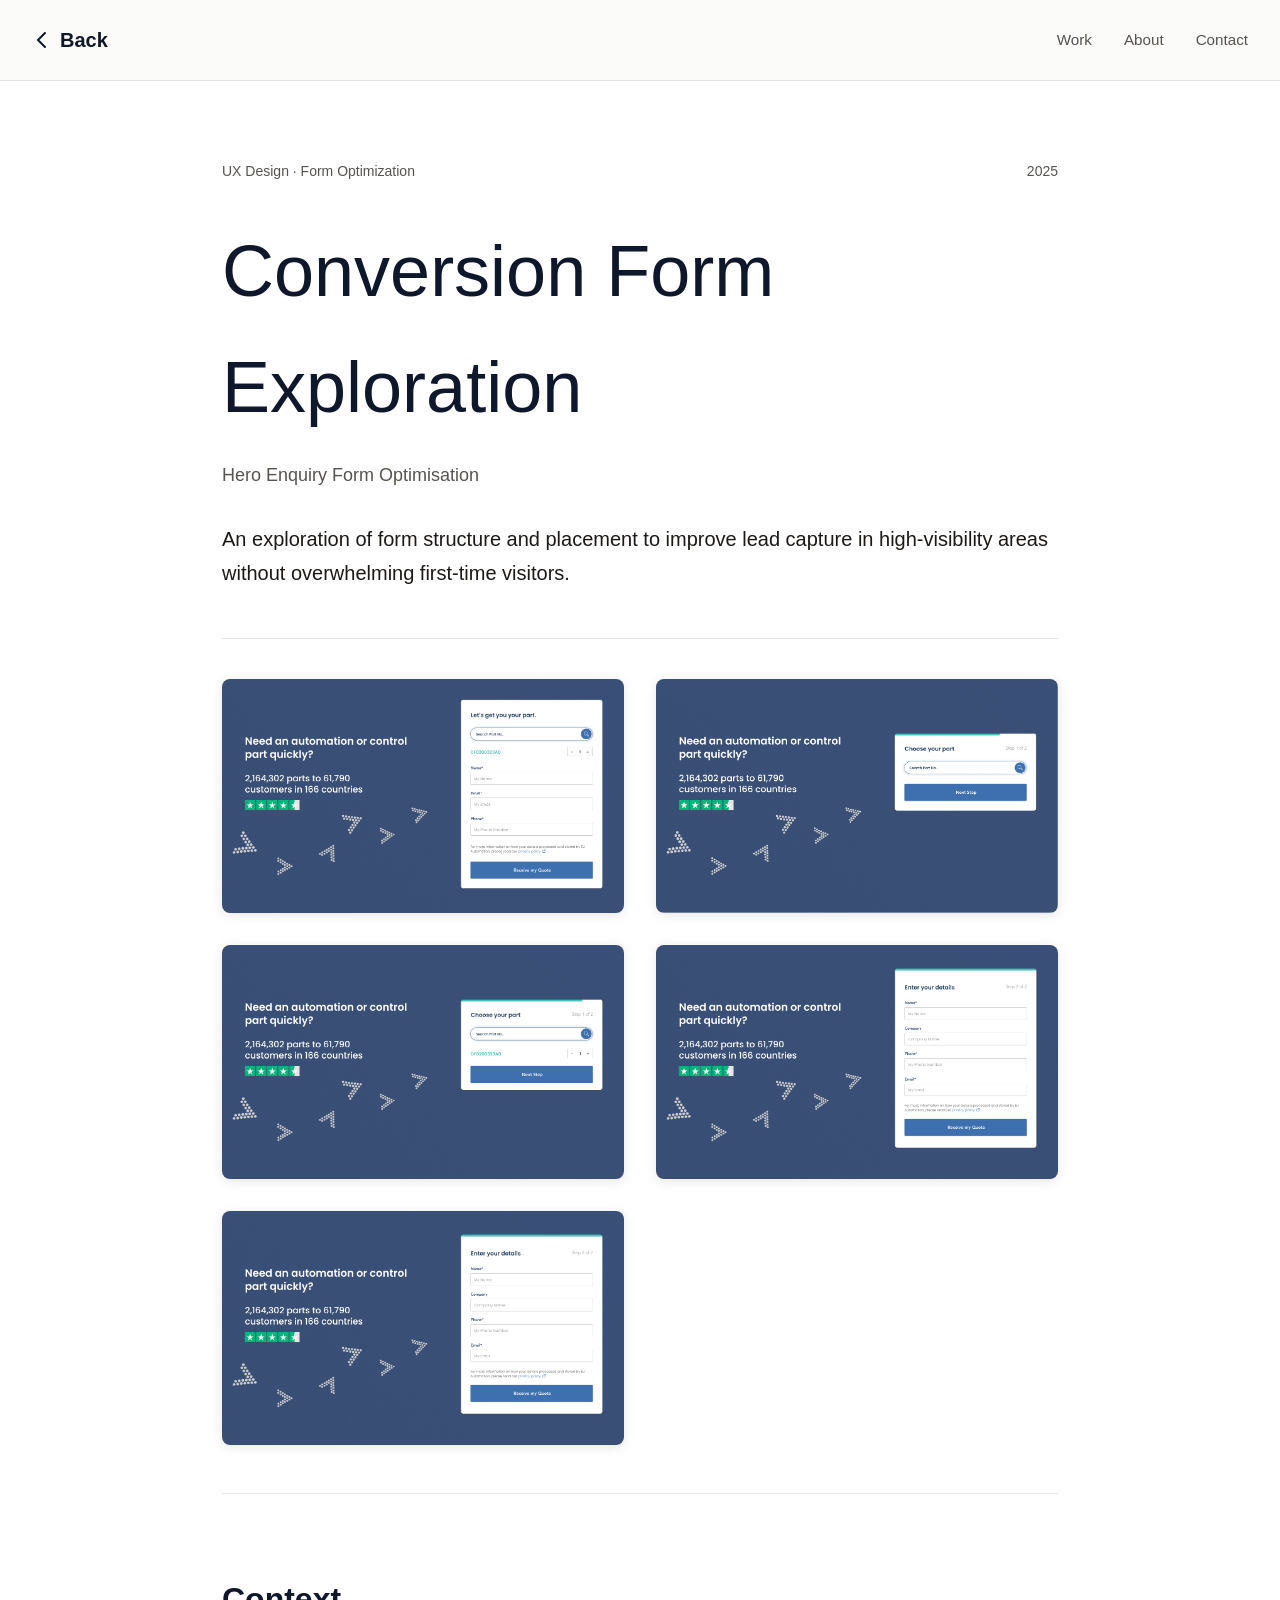
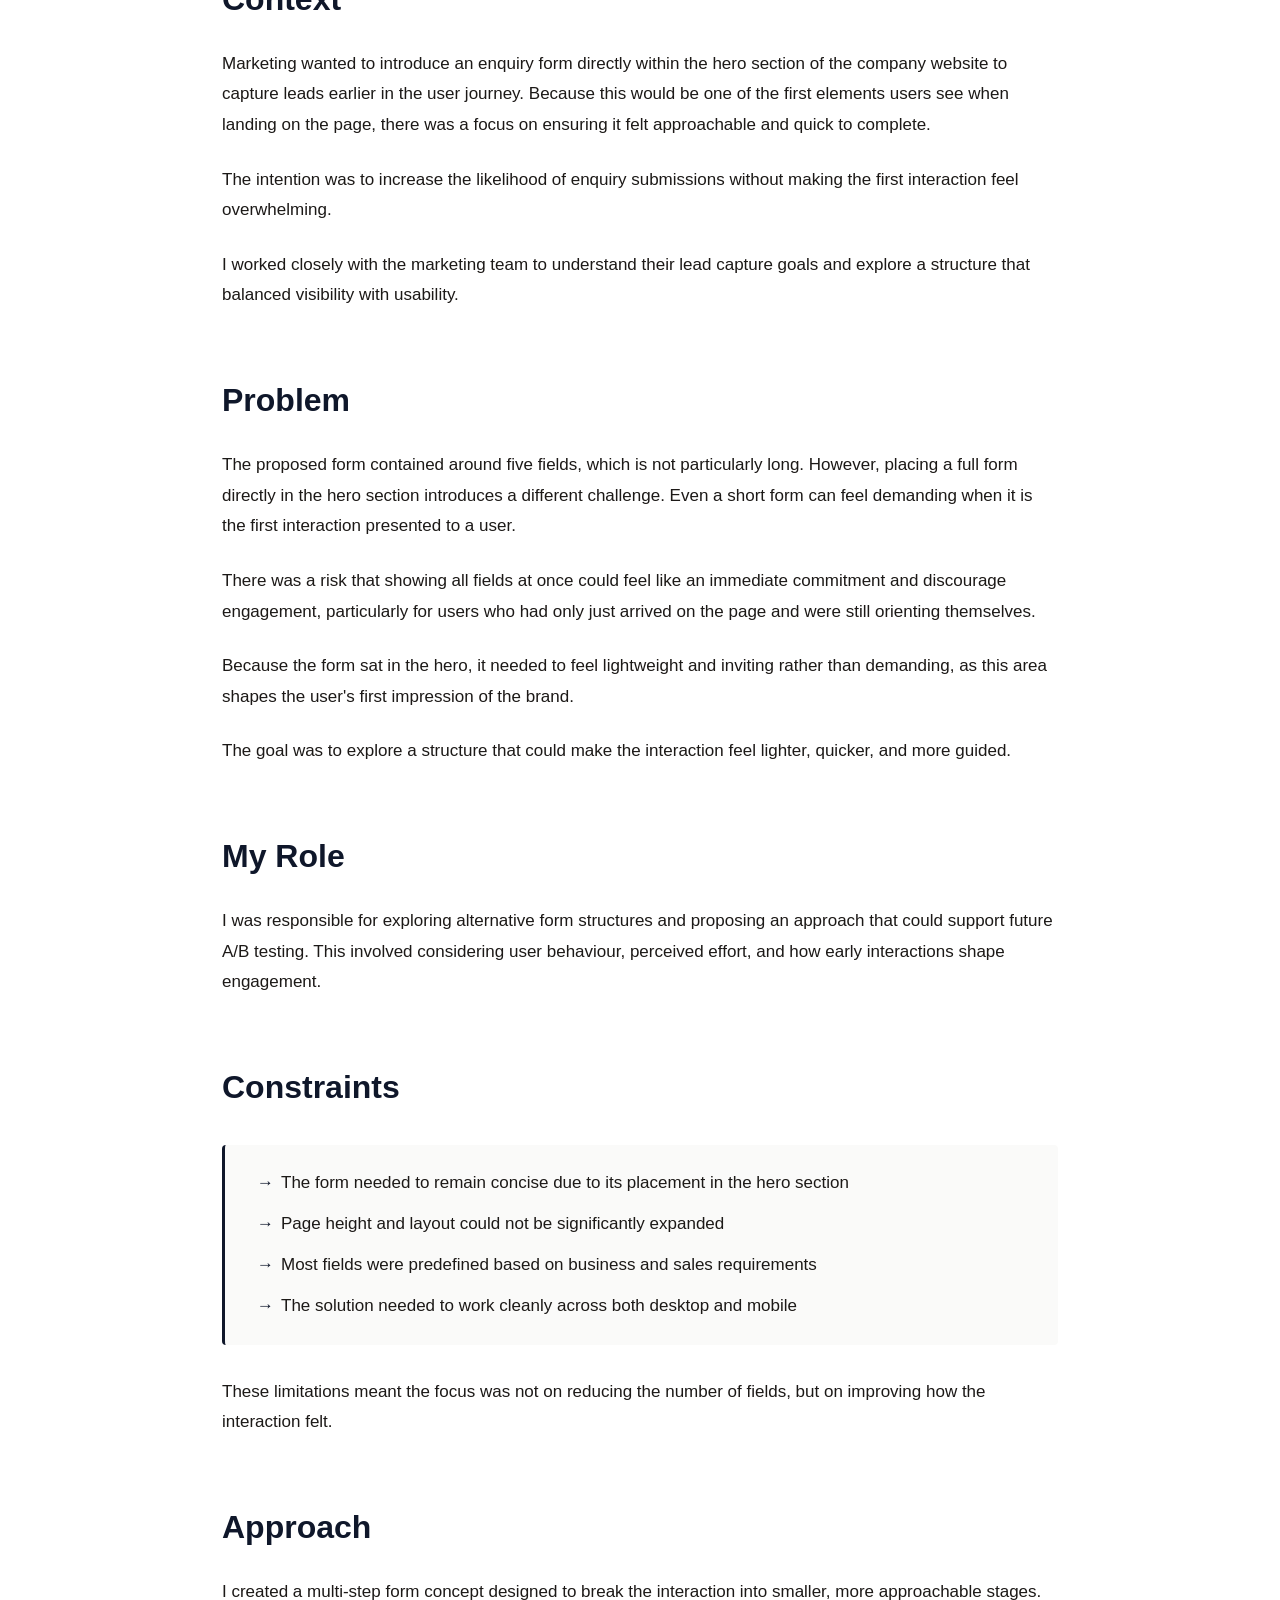
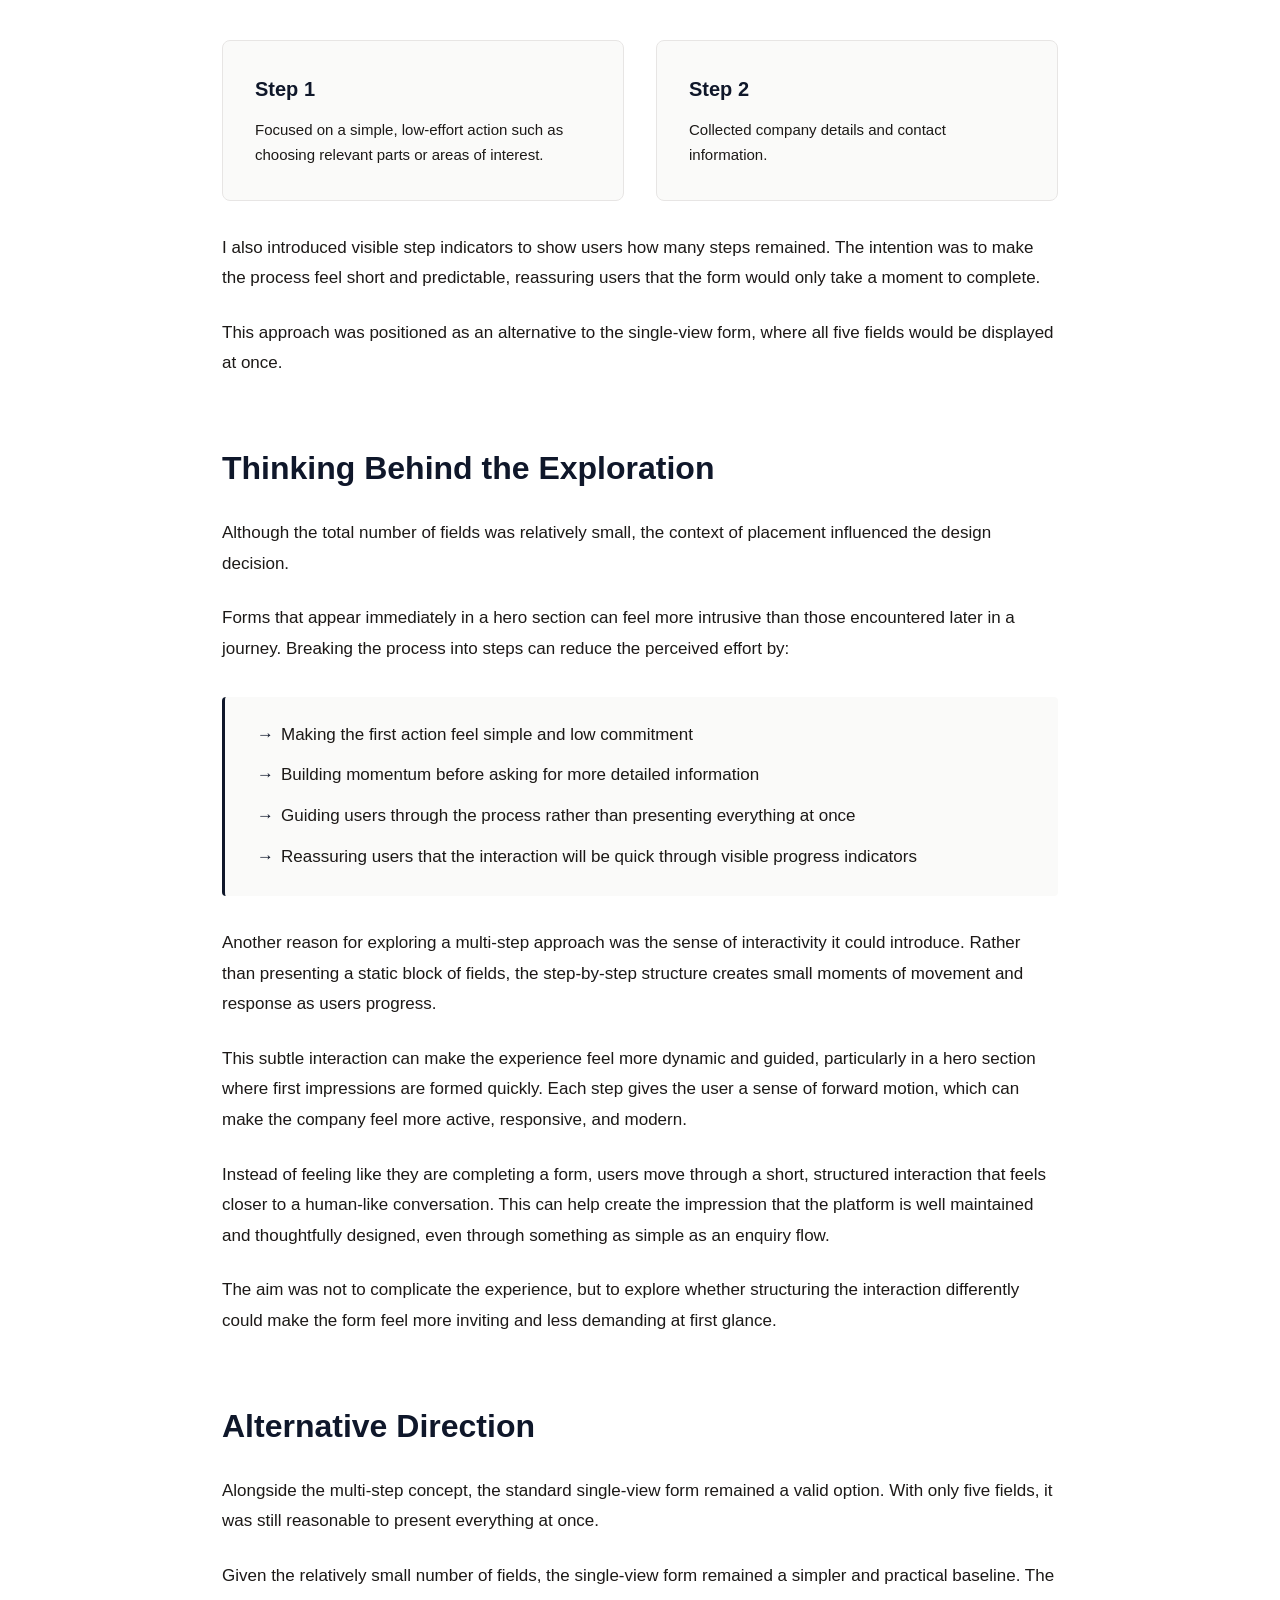
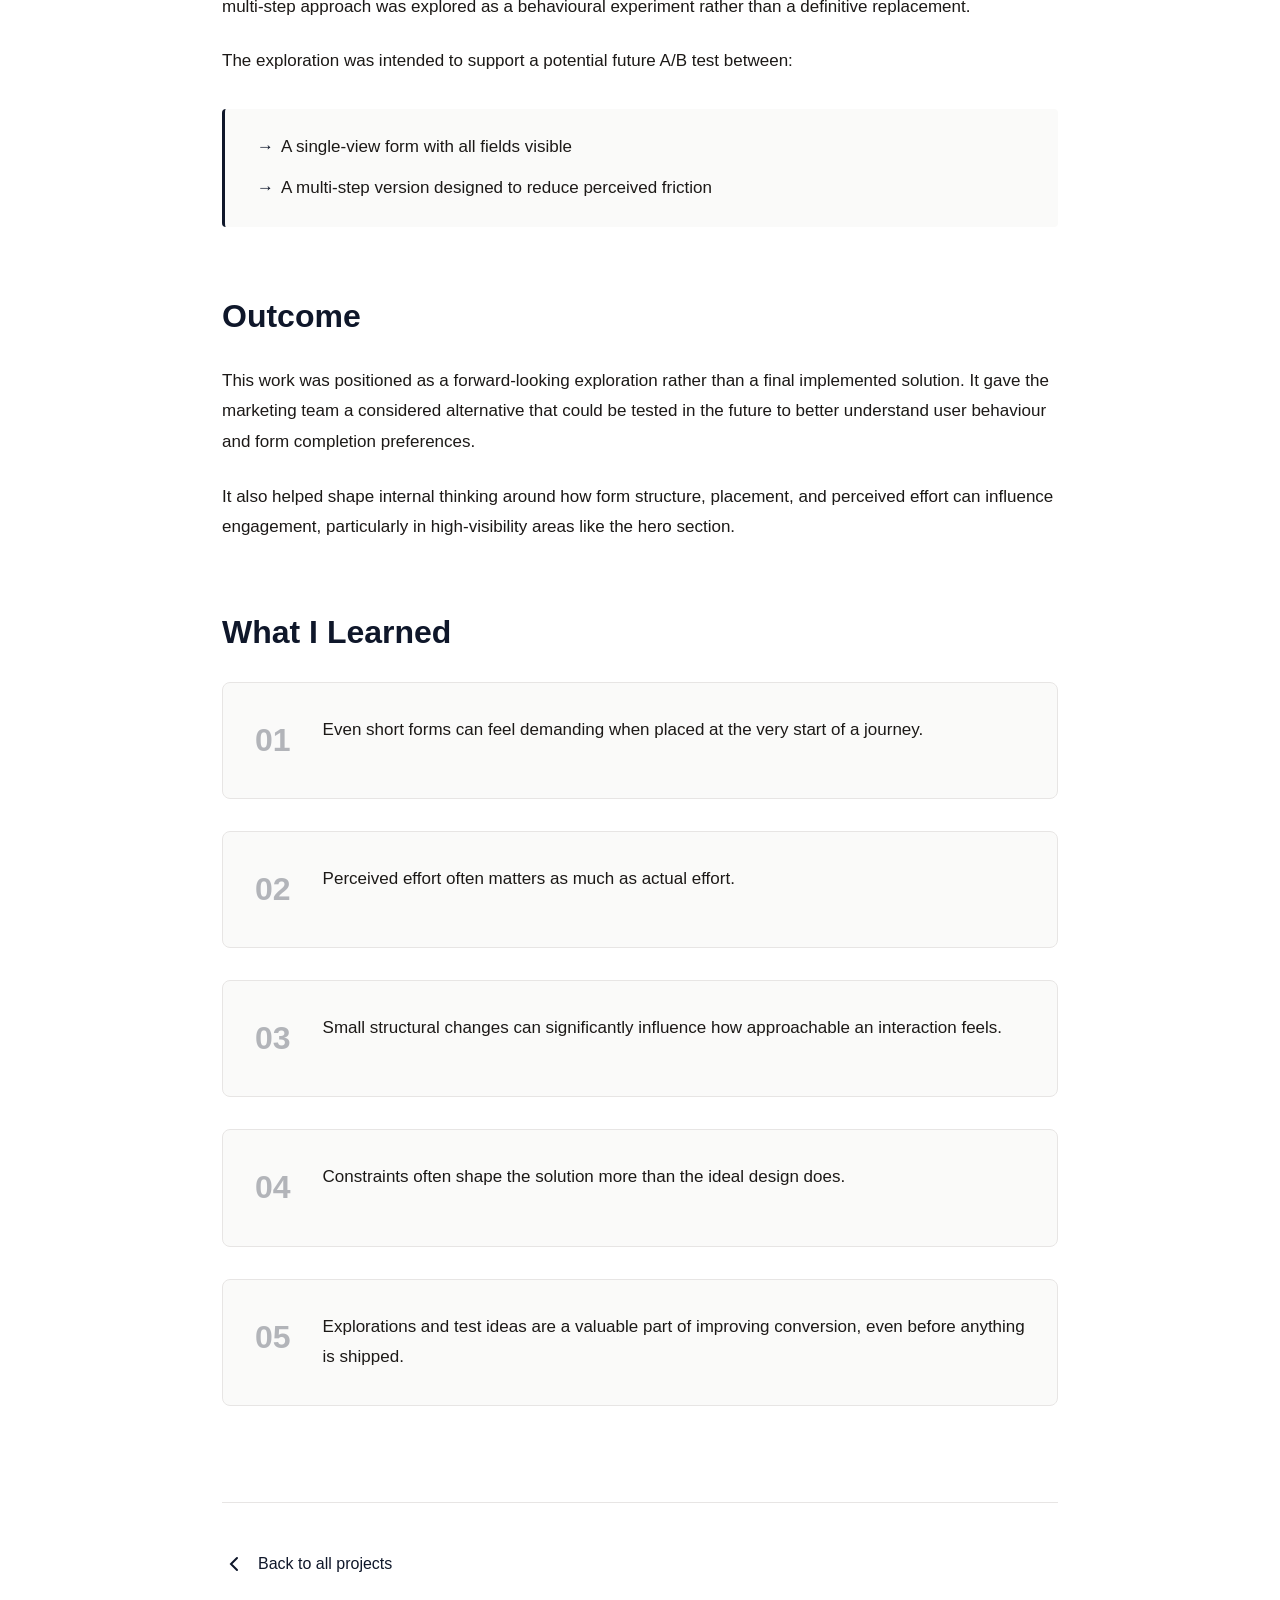
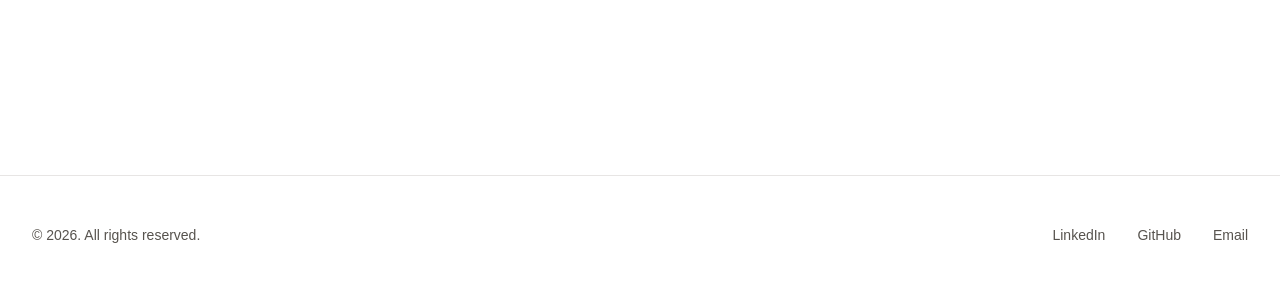
==== commit 0fc016b4: "feat: battle list img updated" ====
--- a/conversion-form-exploration.html
+++ b/conversion-form-exploration.html
@@ -31,7 +31,7 @@
             <header class="case-study-header">
                 <div class="case-study-header-meta">
                     <span class="case-study-category">UX Design · Form Optimization</span>
-                    <span class="case-study-date">2024</span>
+                    <span class="case-study-date">2025</span>
                 </div>
                 <h1 class="case-study-header-title">Conversion Form Exploration</h1>
                 <p class="case-study-header-subtitle">Hero Enquiry Form Optimisation</p>
@@ -188,7 +188,7 @@
 
     <footer class="footer">
         <div class="footer-content">
-            <p>&copy; 2024. All rights reserved.</p>
+            <p>&copy; 2026. All rights reserved.</p>
             <div class="footer-links">
                 <a href="#" class="footer-link">LinkedIn</a>
                 <a href="#" class="footer-link">GitHub</a>
--- a/styles.css
+++ b/styles.css
@@ -16,6 +16,7 @@
   margin: 0;
   padding: 0;
   box-sizing: border-box;
+  font-family: arial !important;
 }
 
 html {
@@ -241,6 +242,9 @@
   border: 1px solid var(--color-border);
   aspect-ratio: 4/3;
 }
+.case-study-image img {
+  width: 100%;
+}
 
 .case-study-image-placeholder {
   width: 100%;
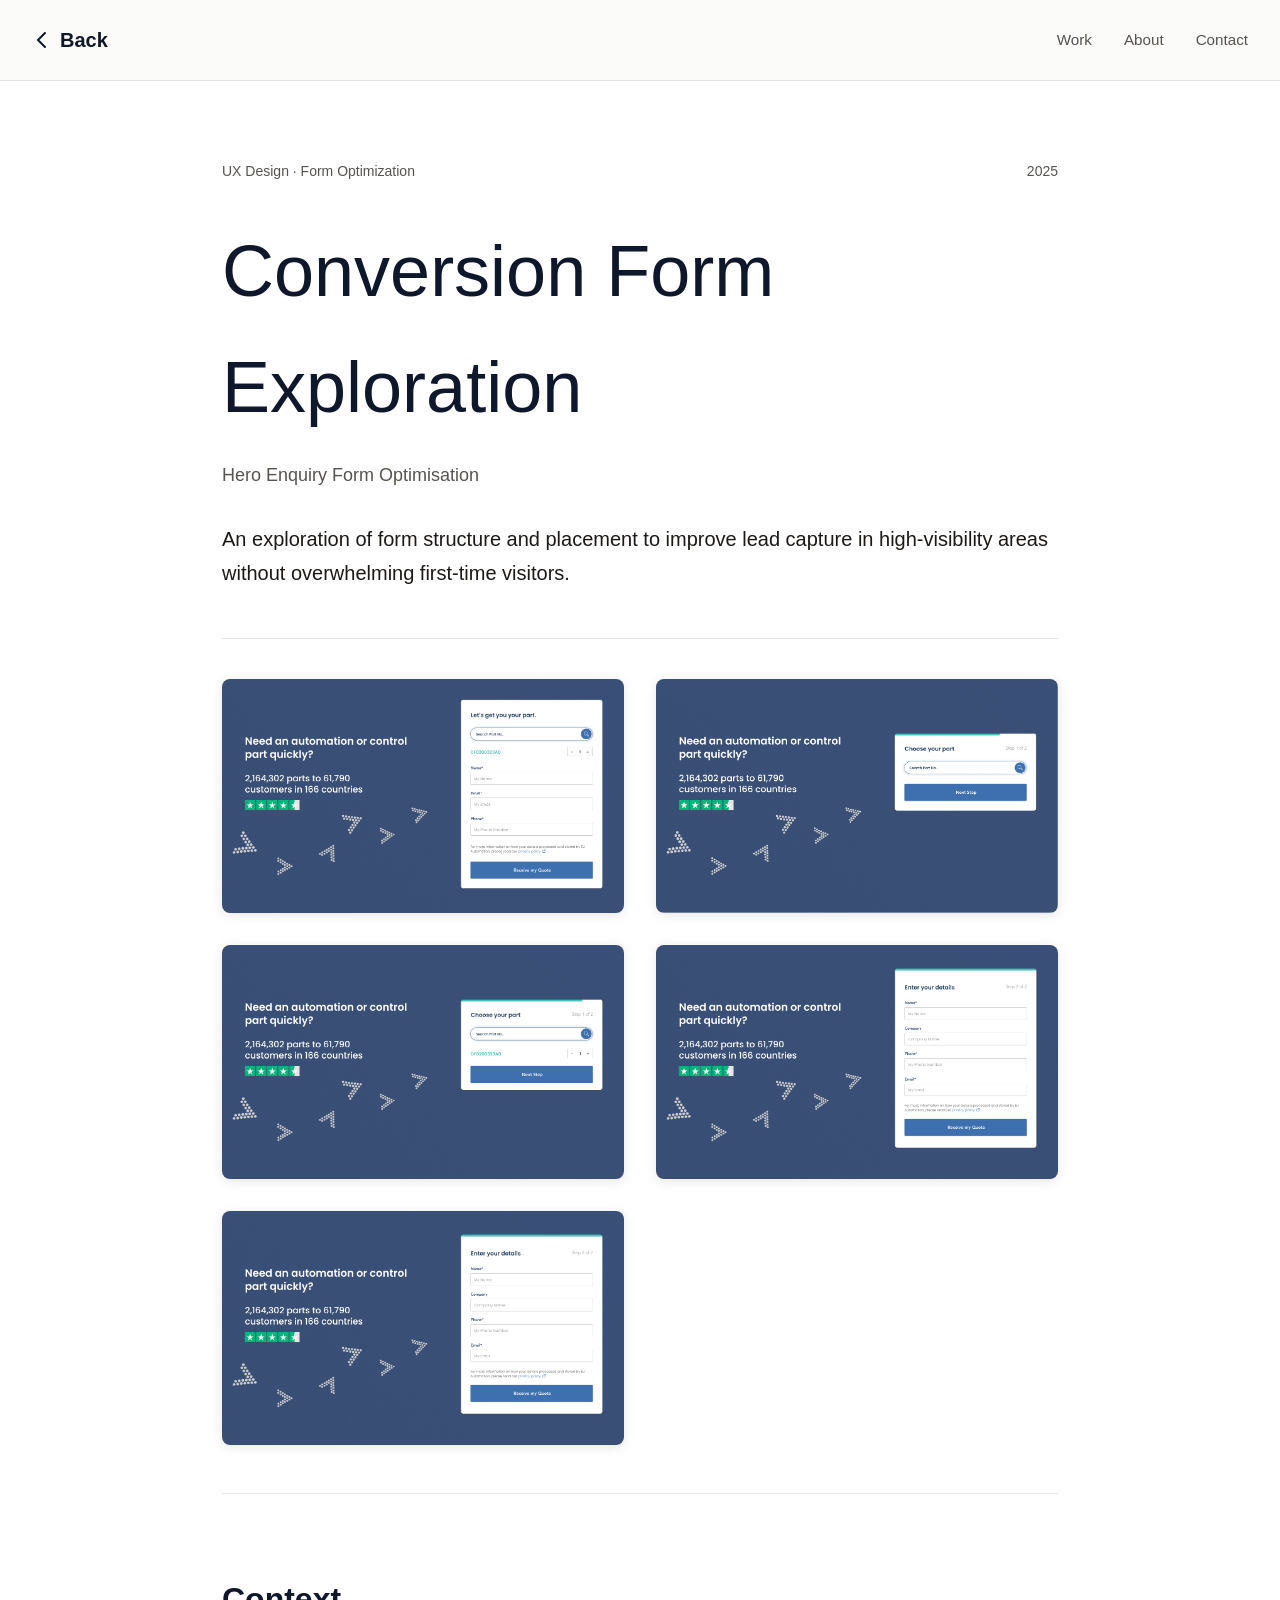
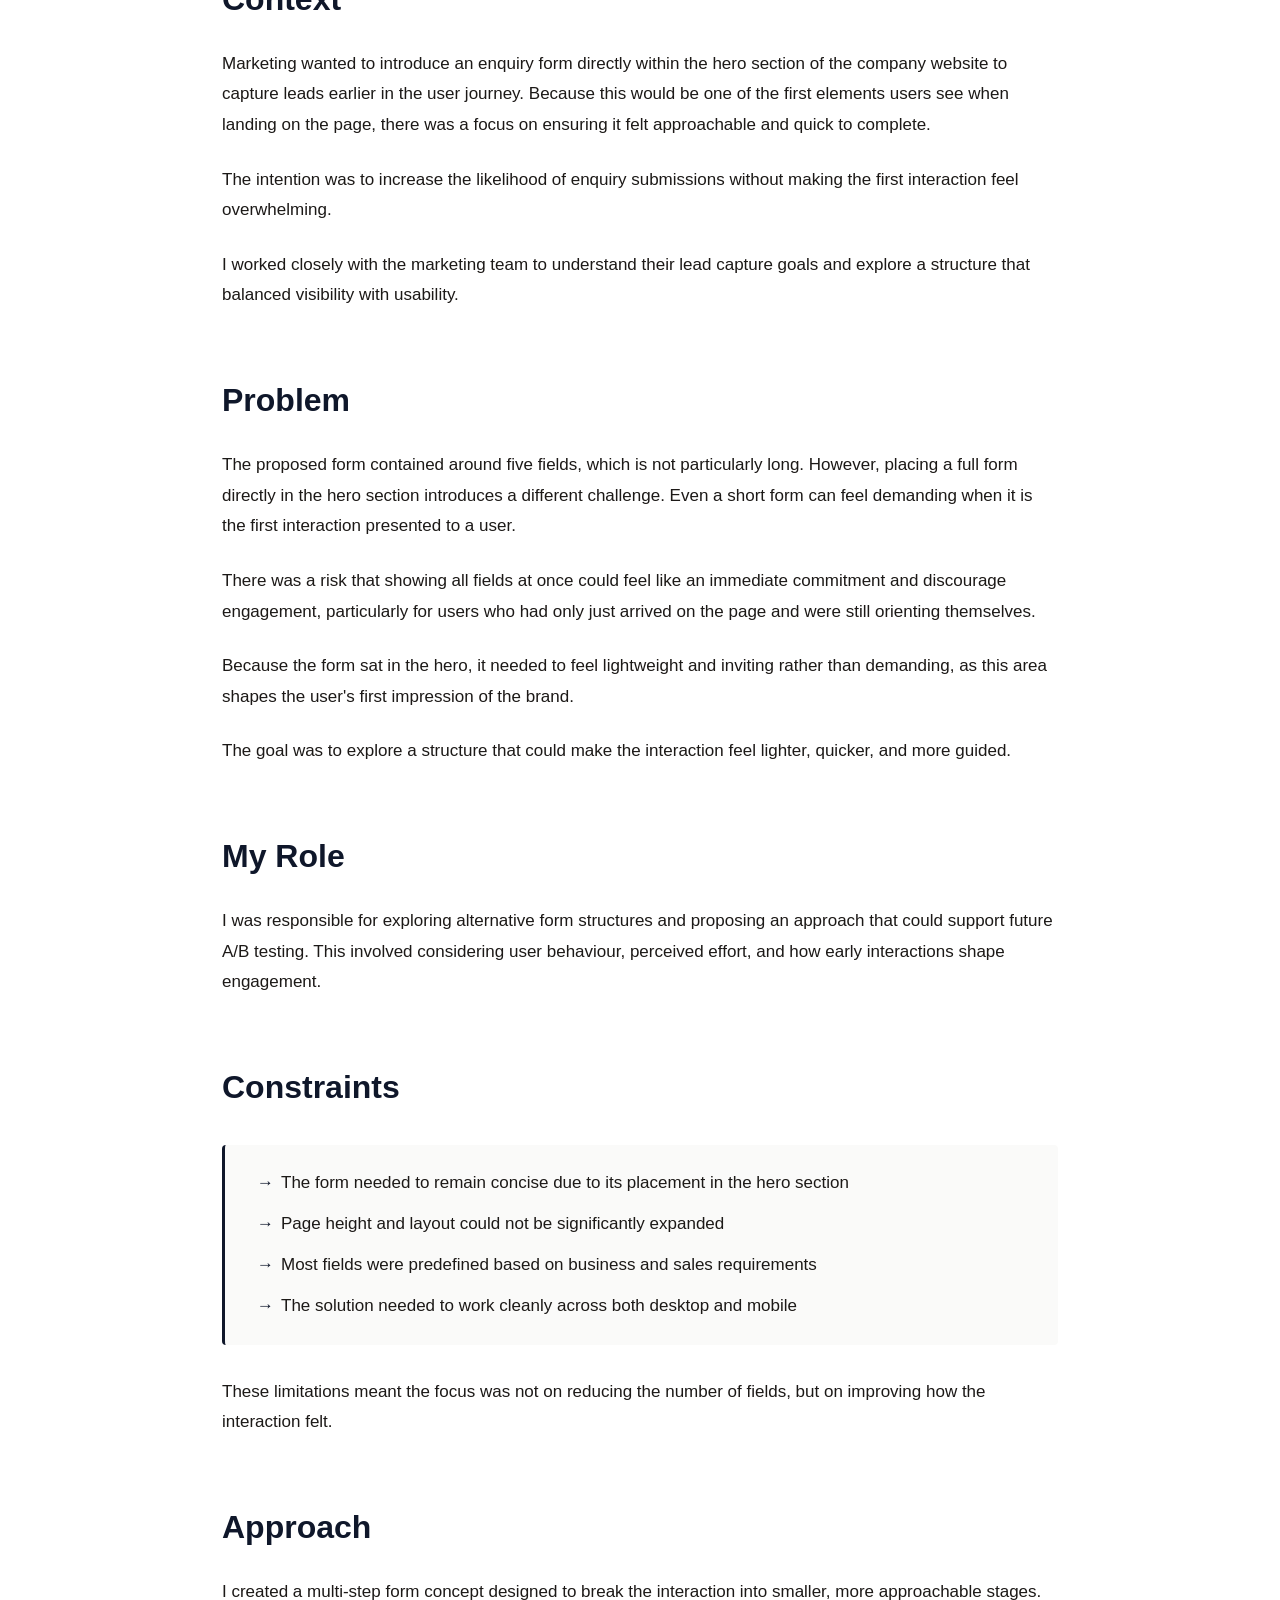
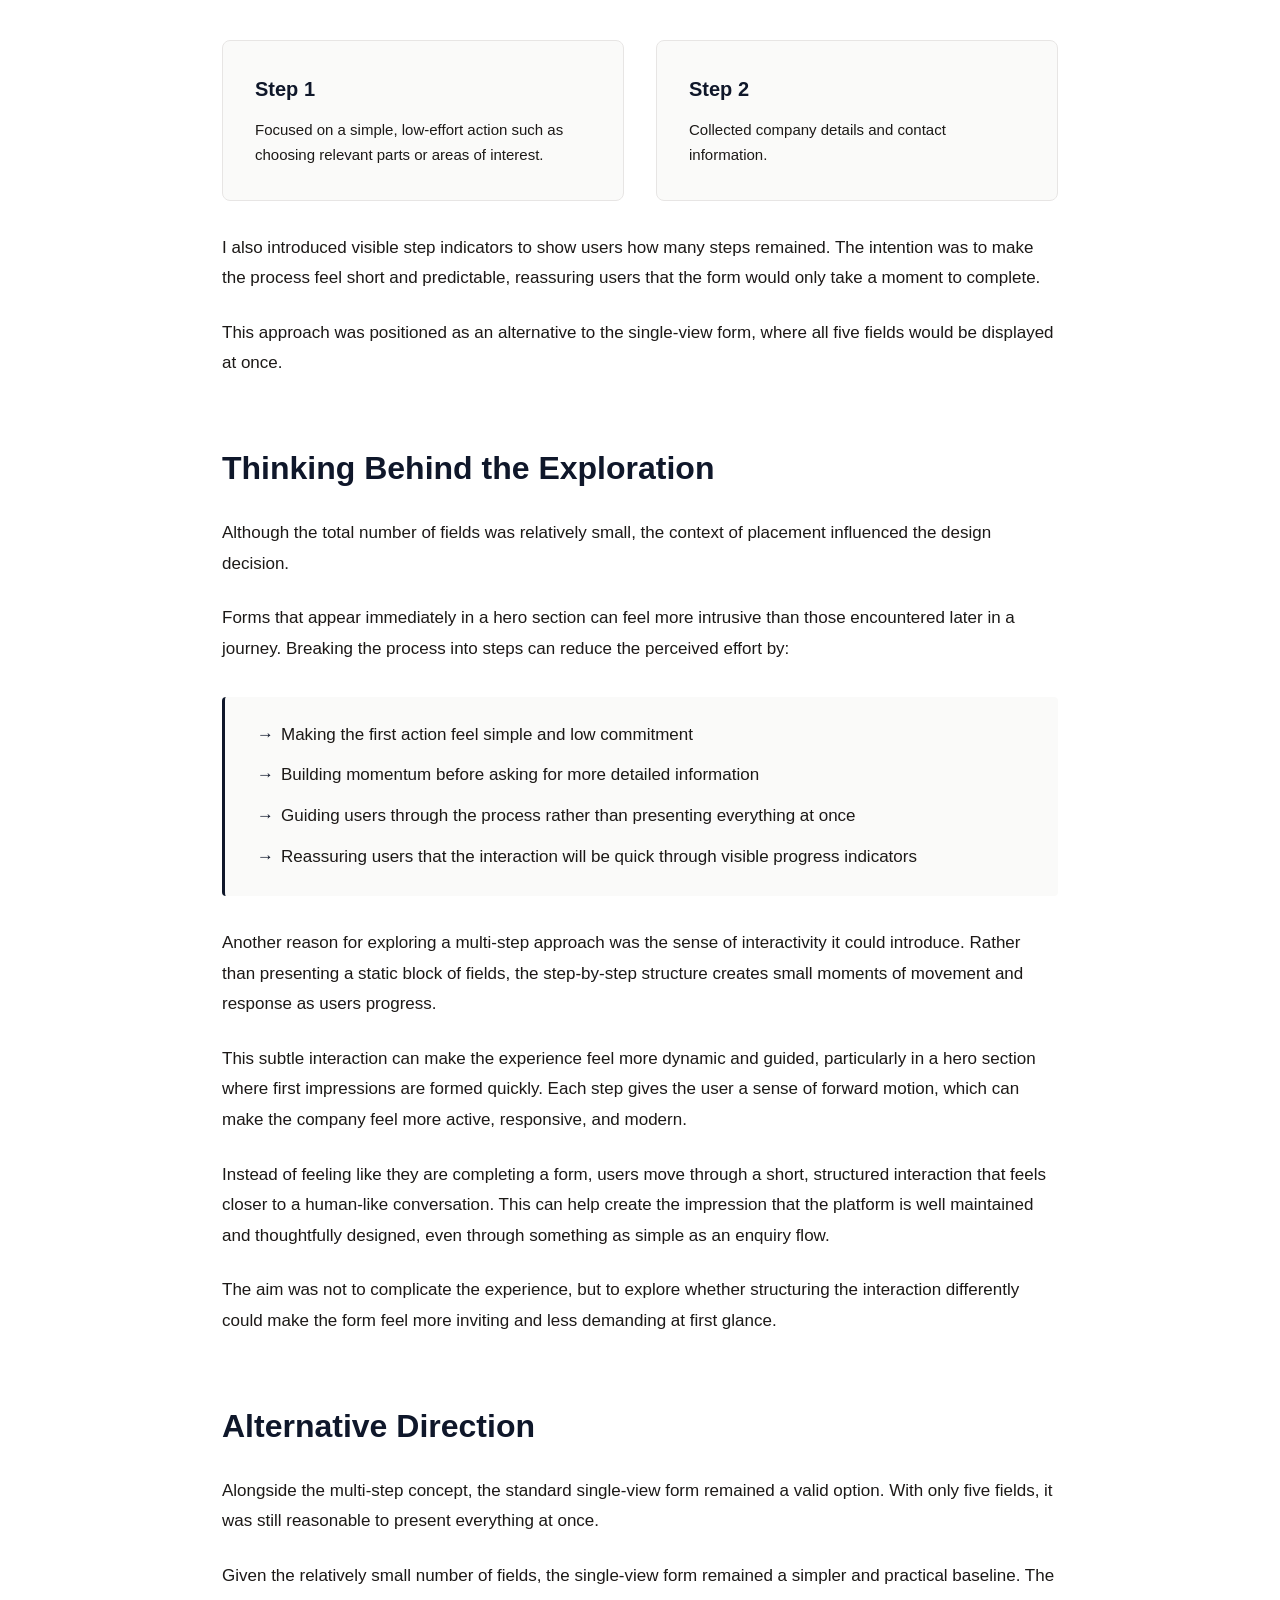
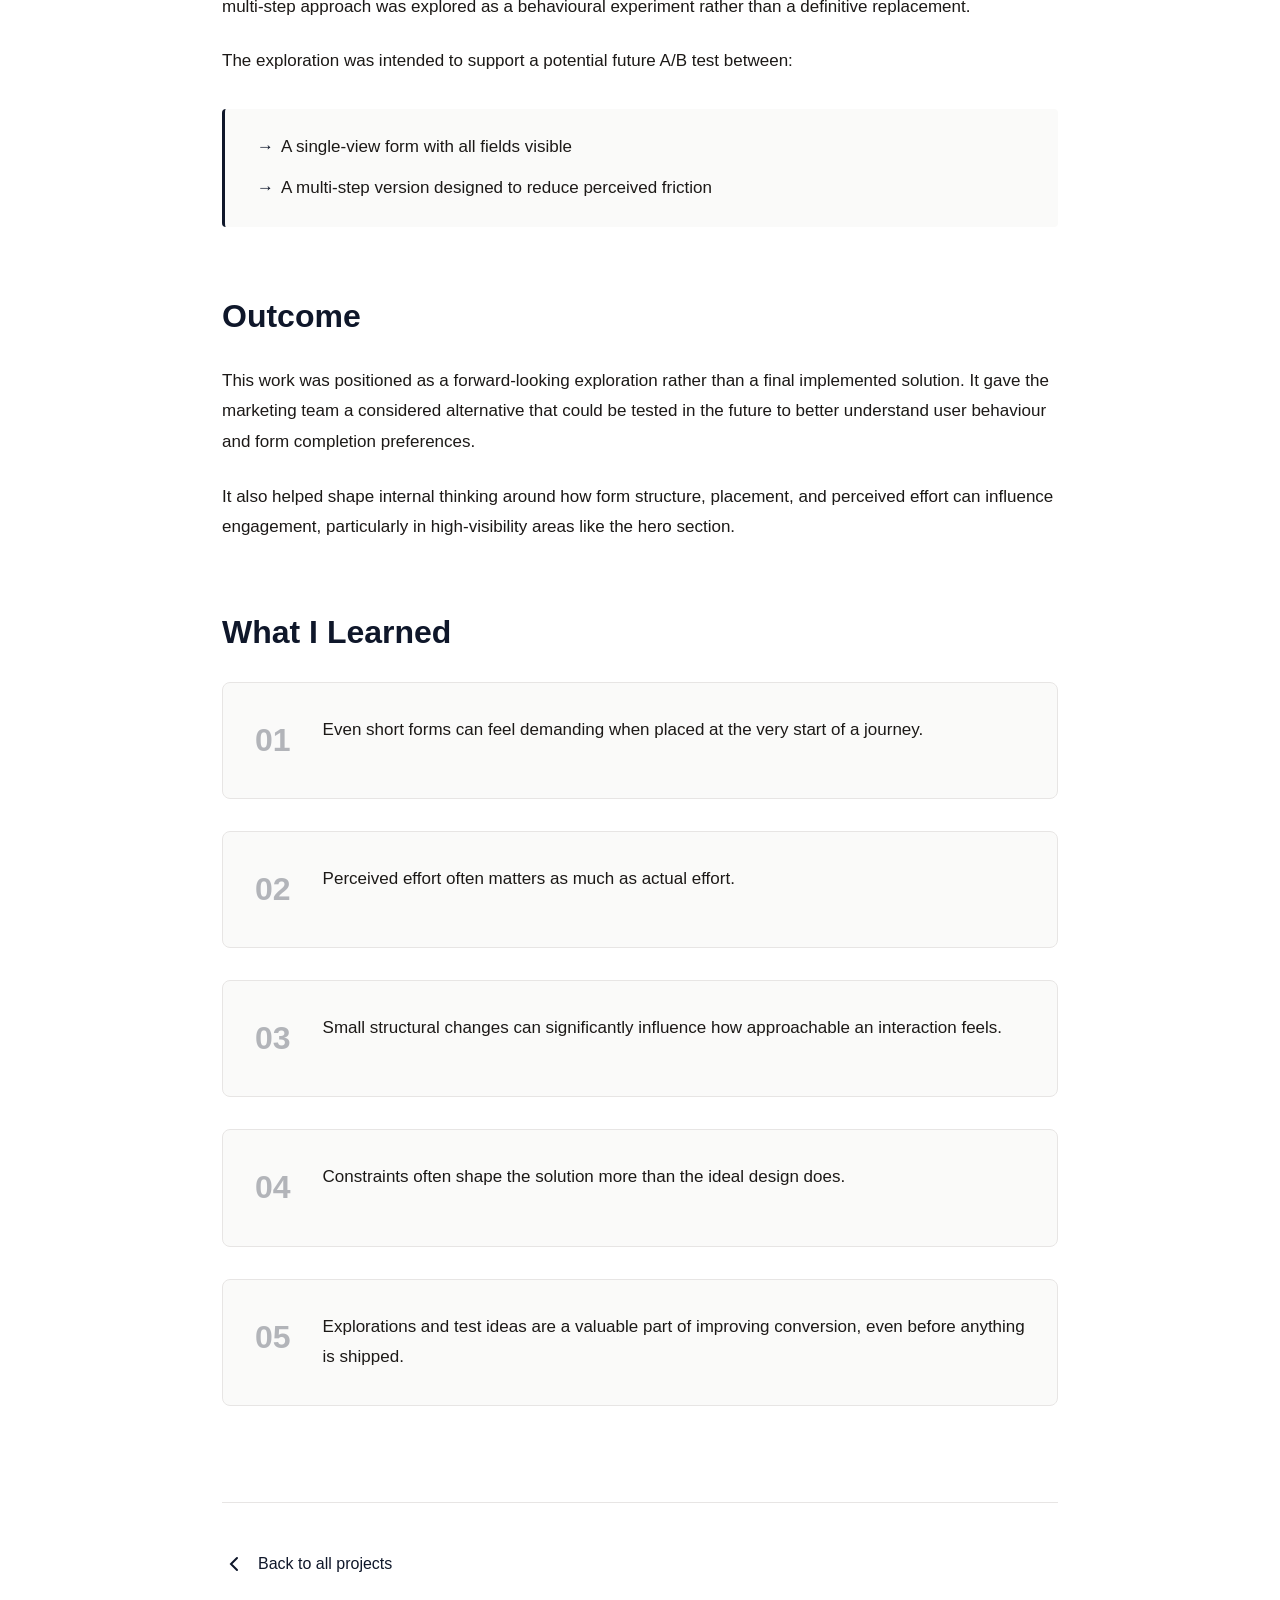
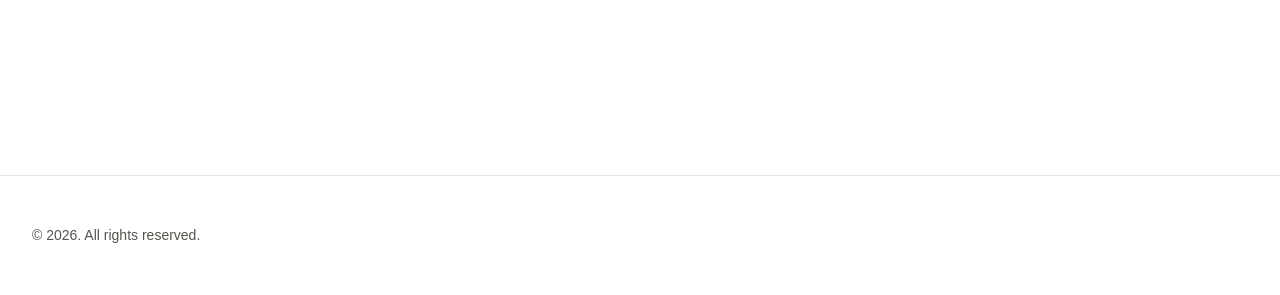
==== commit a3ef0526: "refactor: footer links removed" ====
--- a/conversion-form-exploration.html
+++ b/conversion-form-exploration.html
@@ -190,9 +190,7 @@
         <div class="footer-content">
             <p>&copy; 2026. All rights reserved.</p>
             <div class="footer-links">
-                <a href="#" class="footer-link">LinkedIn</a>
-                <a href="#" class="footer-link">GitHub</a>
-                <a href="#" class="footer-link">Email</a>
+               
             </div>
         </div>
     </footer>
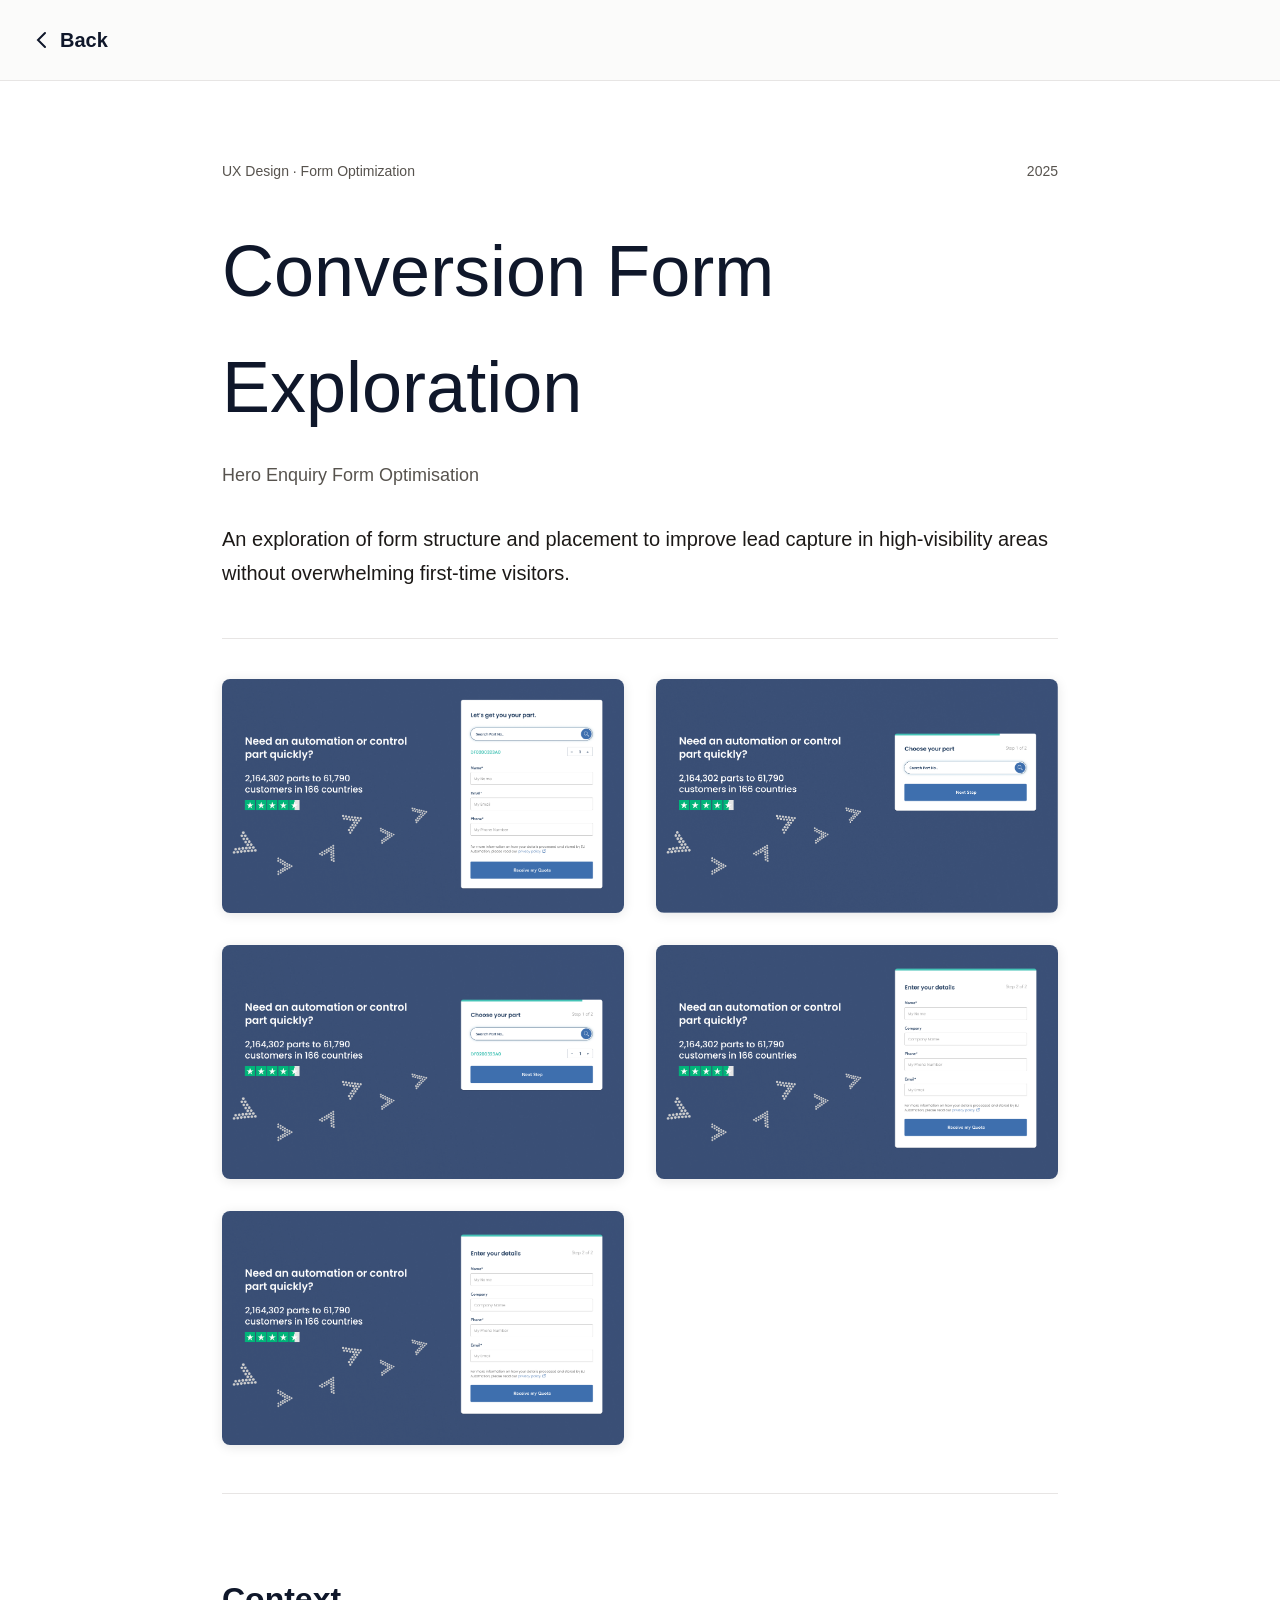
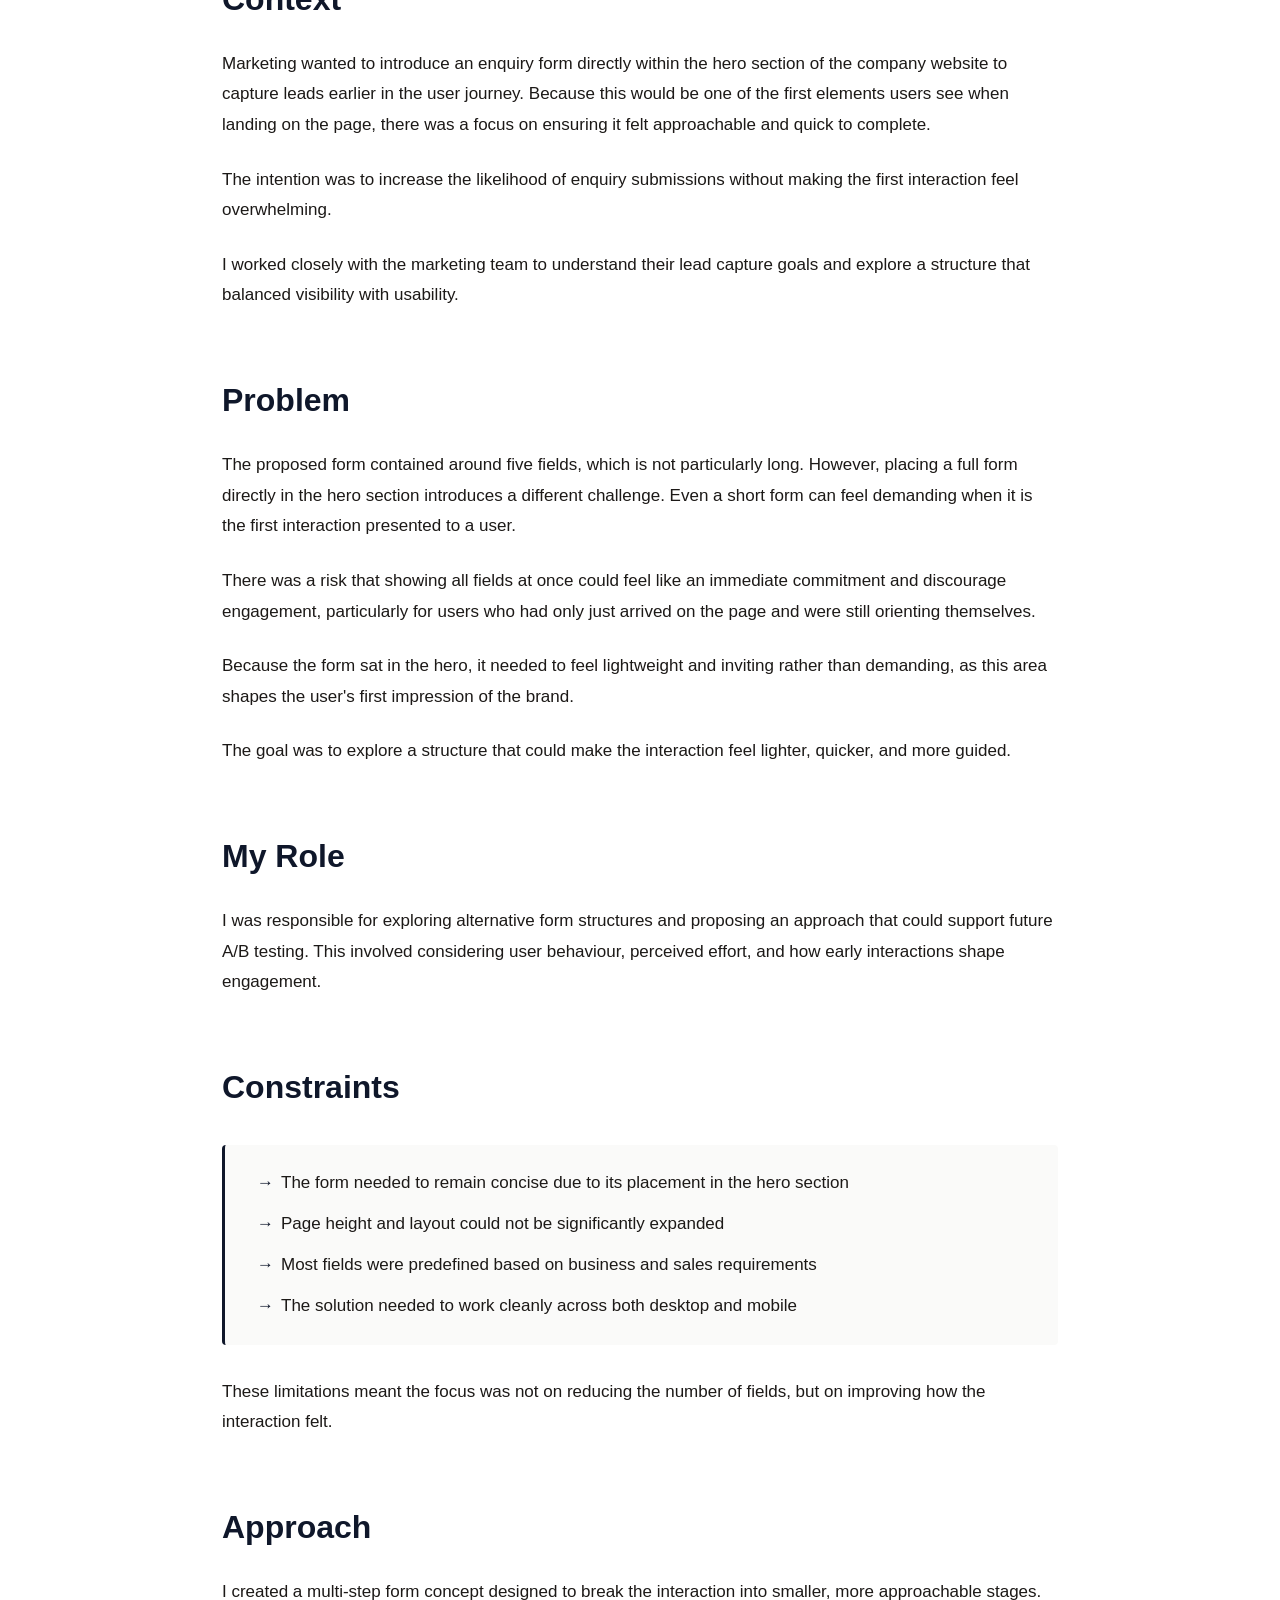
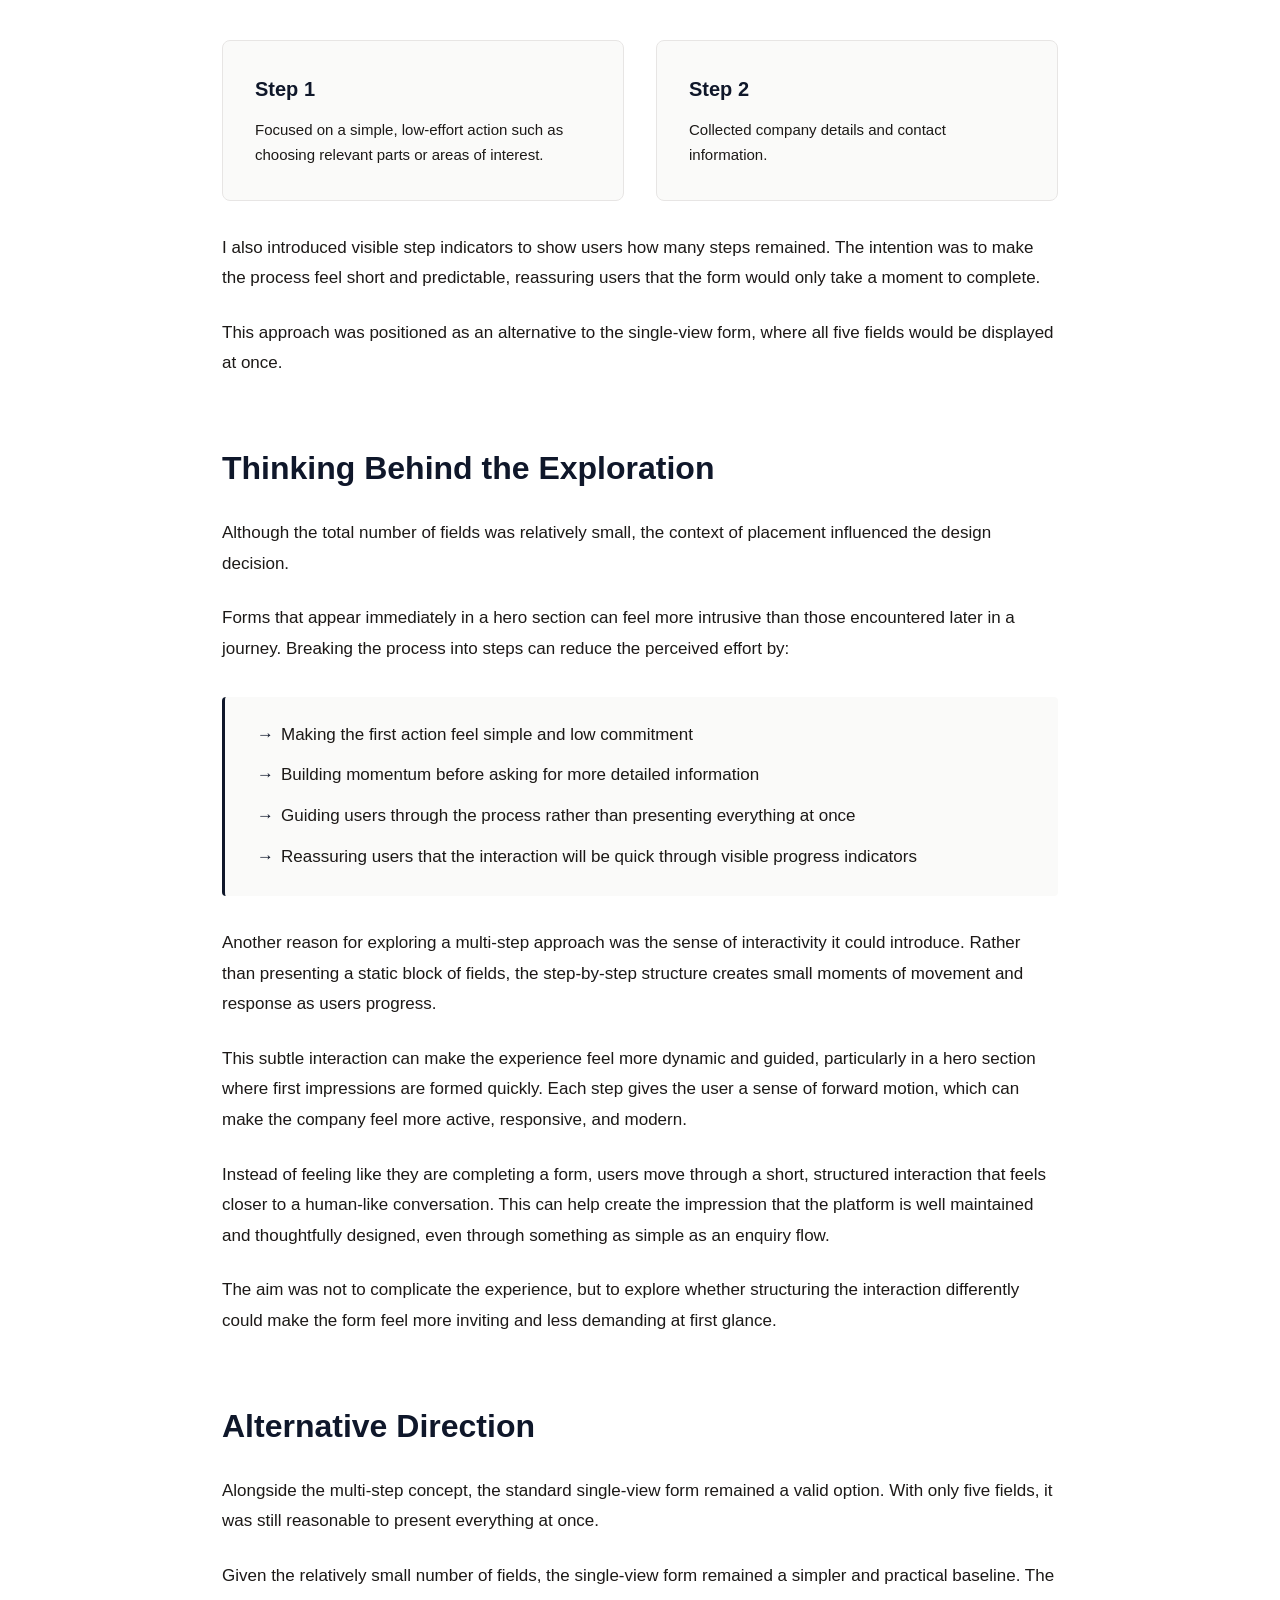
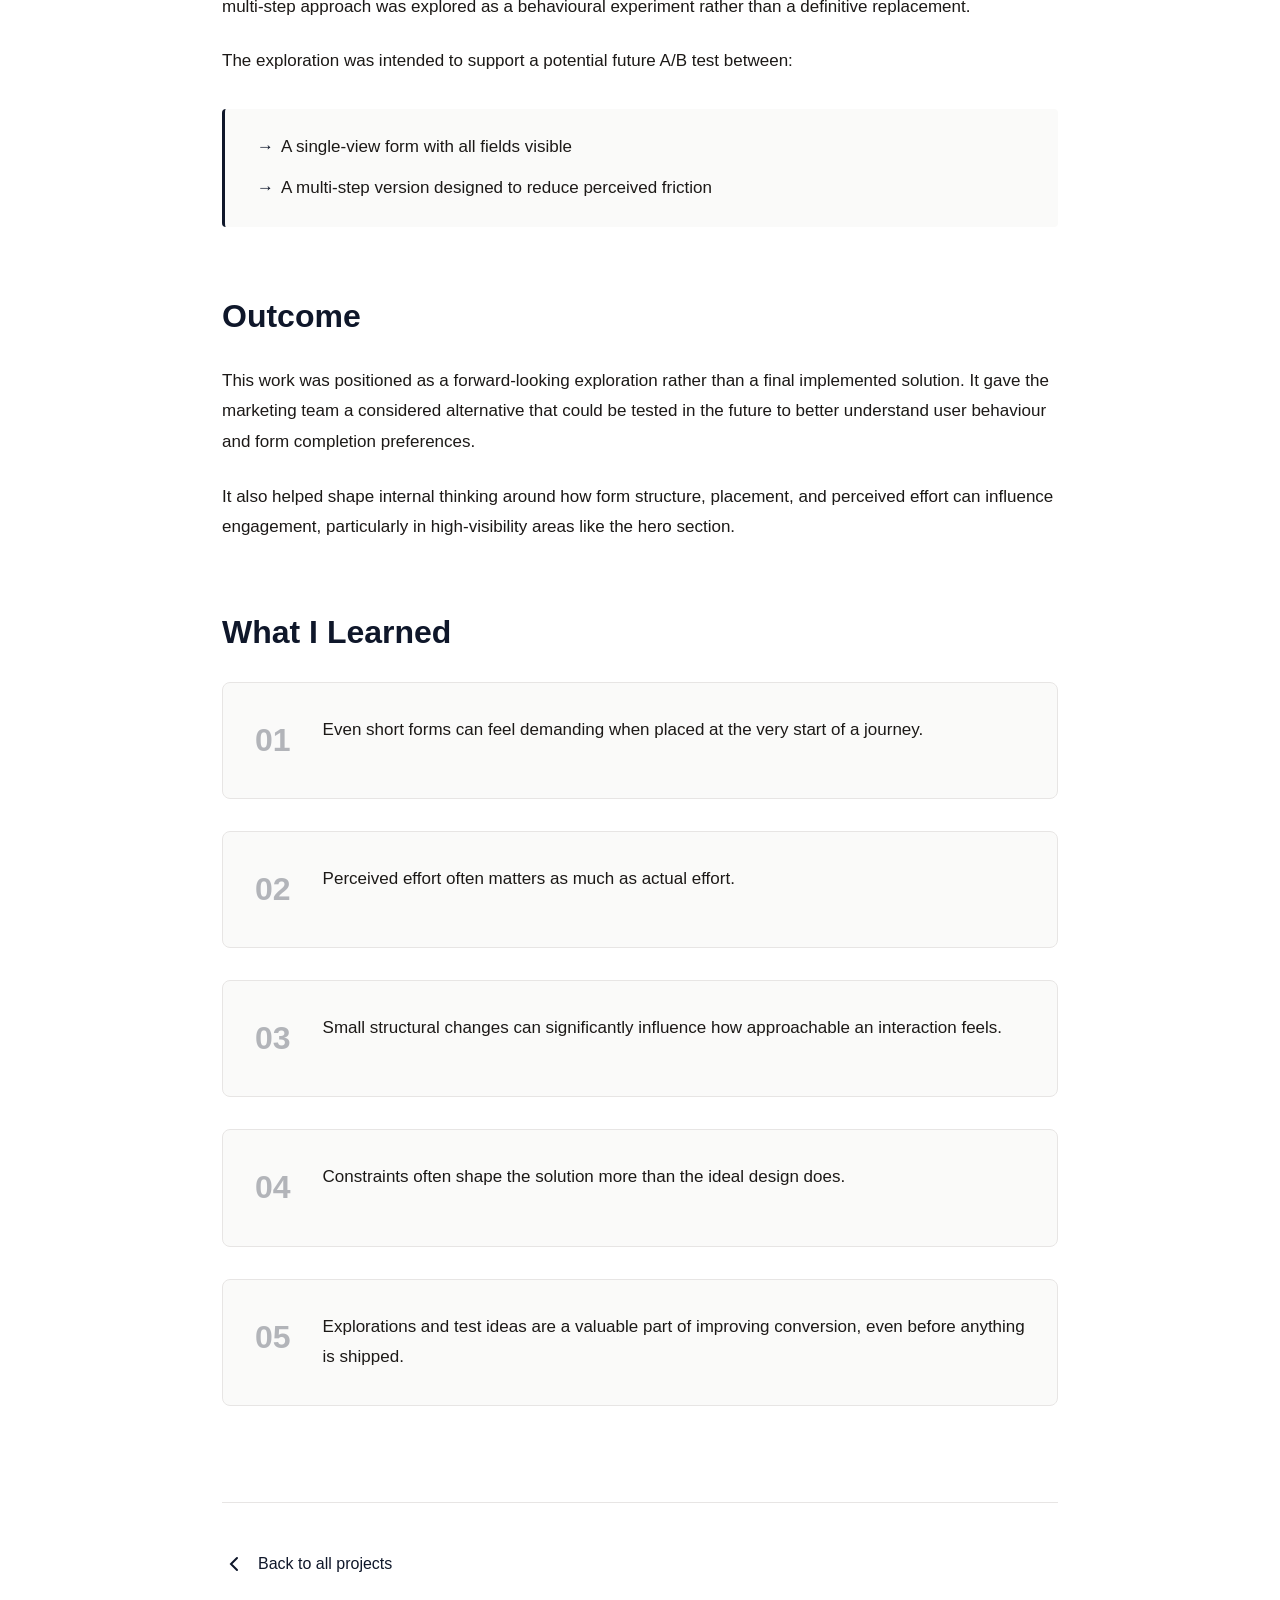
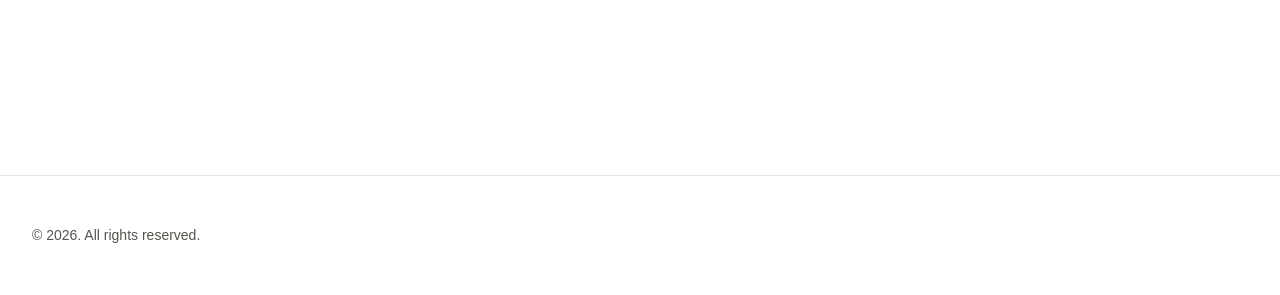
==== commit 4c650479: "feat: nav links removed" ====
--- a/conversion-form-exploration.html
+++ b/conversion-form-exploration.html
@@ -18,11 +18,7 @@
                 </svg>
                 Back
             </a>
-            <div class="nav-links">
-                <a href="index.html" class="nav-link">Work</a>
-                <a href="#about" class="nav-link">About</a>
-                <a href="#contact" class="nav-link">Contact</a>
-            </div>
+           
         </div>
     </nav>
 
--- a/styles.css
+++ b/styles.css
@@ -7,8 +7,8 @@
   --color-accent-light: #334155;
   --color-border: #e7e5e4;
   --color-card-bg: #ffffff;
-  --font-display: "Crimson Pro", serif;
-  --font-body: "DM Sans", sans-serif;
+  --font-display: 'Crimson Pro', serif;
+  --font-body: 'DM Sans', sans-serif;
   --transition: all 0.3s cubic-bezier(0.4, 0, 0.2, 1);
 }
 
@@ -38,22 +38,10 @@
   left: 0;
   right: 0;
   background-color: rgba(250, 250, 249, 0.8);
-  -webkit-backdrop-filter: blur(12px);
-          backdrop-filter: blur(12px);
+  backdrop-filter: blur(12px);
   border-bottom: 1px solid var(--color-border);
   z-index: 1000;
-  -webkit-animation: slideDown 0.6s ease-out;
-          animation: slideDown 0.6s ease-out;
-}
-@-webkit-keyframes slideDown {
-  from {
-    transform: translateY(-100%);
-    opacity: 0;
-  }
-  to {
-    transform: translateY(0);
-    opacity: 1;
-  }
+  animation: slideDown 0.6s ease-out;
 }
 @keyframes slideDown {
   from {
@@ -132,20 +120,20 @@
   padding-top: 6rem;
 }
 
-.hero {
-  padding: 6rem 0 8rem;
-  -webkit-animation: fadeInUp 0.8s ease-out 0.2s both;
-          animation: fadeInUp 0.8s ease-out 0.2s both;
-}
-@-webkit-keyframes fadeInUp {
-  from {
-    transform: translateY(30px);
-    opacity: 0;
-  }
-  to {
-    transform: translateY(0);
-    opacity: 1;
-  }
+.billboard {
+  padding-top: 6rem;
+  padding-bottom: 6rem;
+}
+.billboard .billboard-title {
+  font-family: var(--font-display);
+  font-size: clamp(2.5rem, 3vw, 4.5rem);
+  font-weight: 400;
+  line-height: 1.1;
+  color: var(--color-accent);
+  margin-bottom: 1.5rem;
+}
+.billboard {
+  animation: fadeInUp 0.8s ease-out 0.2s both;
 }
 @keyframes fadeInUp {
   from {
@@ -158,6 +146,21 @@
   }
 }
 
+.hero {
+  padding: 6rem 0 8rem;
+  animation: fadeInUp 0.8s ease-out 0.2s both;
+}
+@keyframes fadeInUp {
+  from {
+    transform: translateY(30px);
+    opacity: 0;
+  }
+  to {
+    transform: translateY(0);
+    opacity: 1;
+  }
+}
+
 .hero-content {
   max-width: 900px;
 }
@@ -173,28 +176,23 @@
 
 .hero-title-line {
   display: block;
-  -webkit-animation: fadeInUp 0.8s ease-out both;
-          animation: fadeInUp 0.8s ease-out both;
+  animation: fadeInUp 0.8s ease-out both;
 }
 .hero-title-line:nth-child(1) {
-  -webkit-animation-delay: 0.3s;
-          animation-delay: 0.3s;
+  animation-delay: 0.3s;
 }
 .hero-title-line:nth-child(2) {
-  -webkit-animation-delay: 0.4s;
-          animation-delay: 0.4s;
+  animation-delay: 0.4s;
 }
 .hero-title-line:nth-child(3) {
-  -webkit-animation-delay: 0.5s;
-          animation-delay: 0.5s;
+  animation-delay: 0.5s;
 }
 
 .hero-subtitle {
   font-size: 1.25rem;
   color: var(--color-text-light);
   max-width: 600px;
-  -webkit-animation: fadeInUp 0.8s ease-out 0.6s both;
-          animation: fadeInUp 0.8s ease-out 0.6s both;
+  animation: fadeInUp 0.8s ease-out 0.6s both;
 }
 
 .case-studies {
@@ -204,16 +202,13 @@
 .case-study-card {
   margin-bottom: 6rem;
   opacity: 0;
-  -webkit-animation: fadeInUp 0.8s ease-out both;
-          animation: fadeInUp 0.8s ease-out both;
+  animation: fadeInUp 0.8s ease-out both;
 }
 .case-study-card[data-index="0"] {
-  -webkit-animation-delay: 0.7s;
-          animation-delay: 0.7s;
+  animation-delay: 0.7s;
 }
 .case-study-card[data-index="1"] {
-  -webkit-animation-delay: 0.9s;
-          animation-delay: 0.9s;
+  animation-delay: 0.9s;
 }
 .case-study-card.coming-soon {
   opacity: 0.5;
@@ -351,8 +346,7 @@
   margin-bottom: 5rem;
   padding-bottom: 3rem;
   border-bottom: 1px solid var(--color-border);
-  -webkit-animation: fadeInUp 0.8s ease-out 0.2s both;
-          animation: fadeInUp 0.8s ease-out 0.2s both;
+  animation: fadeInUp 0.8s ease-out 0.2s both;
 }
 
 .case-study-header-meta {
@@ -460,19 +454,10 @@
   align-items: center;
   padding: 2rem;
   cursor: pointer;
-  -webkit-animation: fadeIn 0.3s ease-out;
-          animation: fadeIn 0.3s ease-out;
+  animation: fadeIn 0.3s ease-out;
 }
 .screenshot-modal.active {
   display: flex;
-}
-@-webkit-keyframes fadeIn {
-  from {
-    opacity: 0;
-  }
-  to {
-    opacity: 1;
-  }
 }
 @keyframes fadeIn {
   from {
@@ -488,19 +473,8 @@
   max-height: 90vh;
   border-radius: 12px;
   box-shadow: 0 8px 32px rgba(0, 0, 0, 0.3);
-  -webkit-animation: scaleIn 0.3s ease-out;
-          animation: scaleIn 0.3s ease-out;
+  animation: scaleIn 0.3s ease-out;
   cursor: default;
-}
-@-webkit-keyframes scaleIn {
-  from {
-    transform: scale(0.9);
-    opacity: 0;
-  }
-  to {
-    transform: scale(1);
-    opacity: 1;
-  }
 }
 @keyframes scaleIn {
   from {
@@ -538,32 +512,25 @@
 .case-study-section {
   margin-bottom: 4rem;
   opacity: 0;
-  -webkit-animation: fadeInUp 0.8s ease-out both;
-          animation: fadeInUp 0.8s ease-out both;
+  animation: fadeInUp 0.8s ease-out both;
 }
 .case-study-section:nth-child(1) {
-  -webkit-animation-delay: 0.3s;
-          animation-delay: 0.3s;
+  animation-delay: 0.3s;
 }
 .case-study-section:nth-child(2) {
-  -webkit-animation-delay: 0.4s;
-          animation-delay: 0.4s;
+  animation-delay: 0.4s;
 }
 .case-study-section:nth-child(3) {
-  -webkit-animation-delay: 0.5s;
-          animation-delay: 0.5s;
+  animation-delay: 0.5s;
 }
 .case-study-section:nth-child(4) {
-  -webkit-animation-delay: 0.6s;
-          animation-delay: 0.6s;
+  animation-delay: 0.6s;
 }
 .case-study-section:nth-child(5) {
-  -webkit-animation-delay: 0.7s;
-          animation-delay: 0.7s;
+  animation-delay: 0.7s;
 }
 .case-study-section:nth-child(n+6) {
-  -webkit-animation-delay: 0.8s;
-          animation-delay: 0.8s;
+  animation-delay: 0.8s;
 }
 
 .section-title {
@@ -919,7 +886,7 @@
     font-size: 1.75rem;
   }
   .stats-grid,
-.info-grid {
+  .info-grid {
     grid-template-columns: 1fr;
     gap: 1rem;
   }
